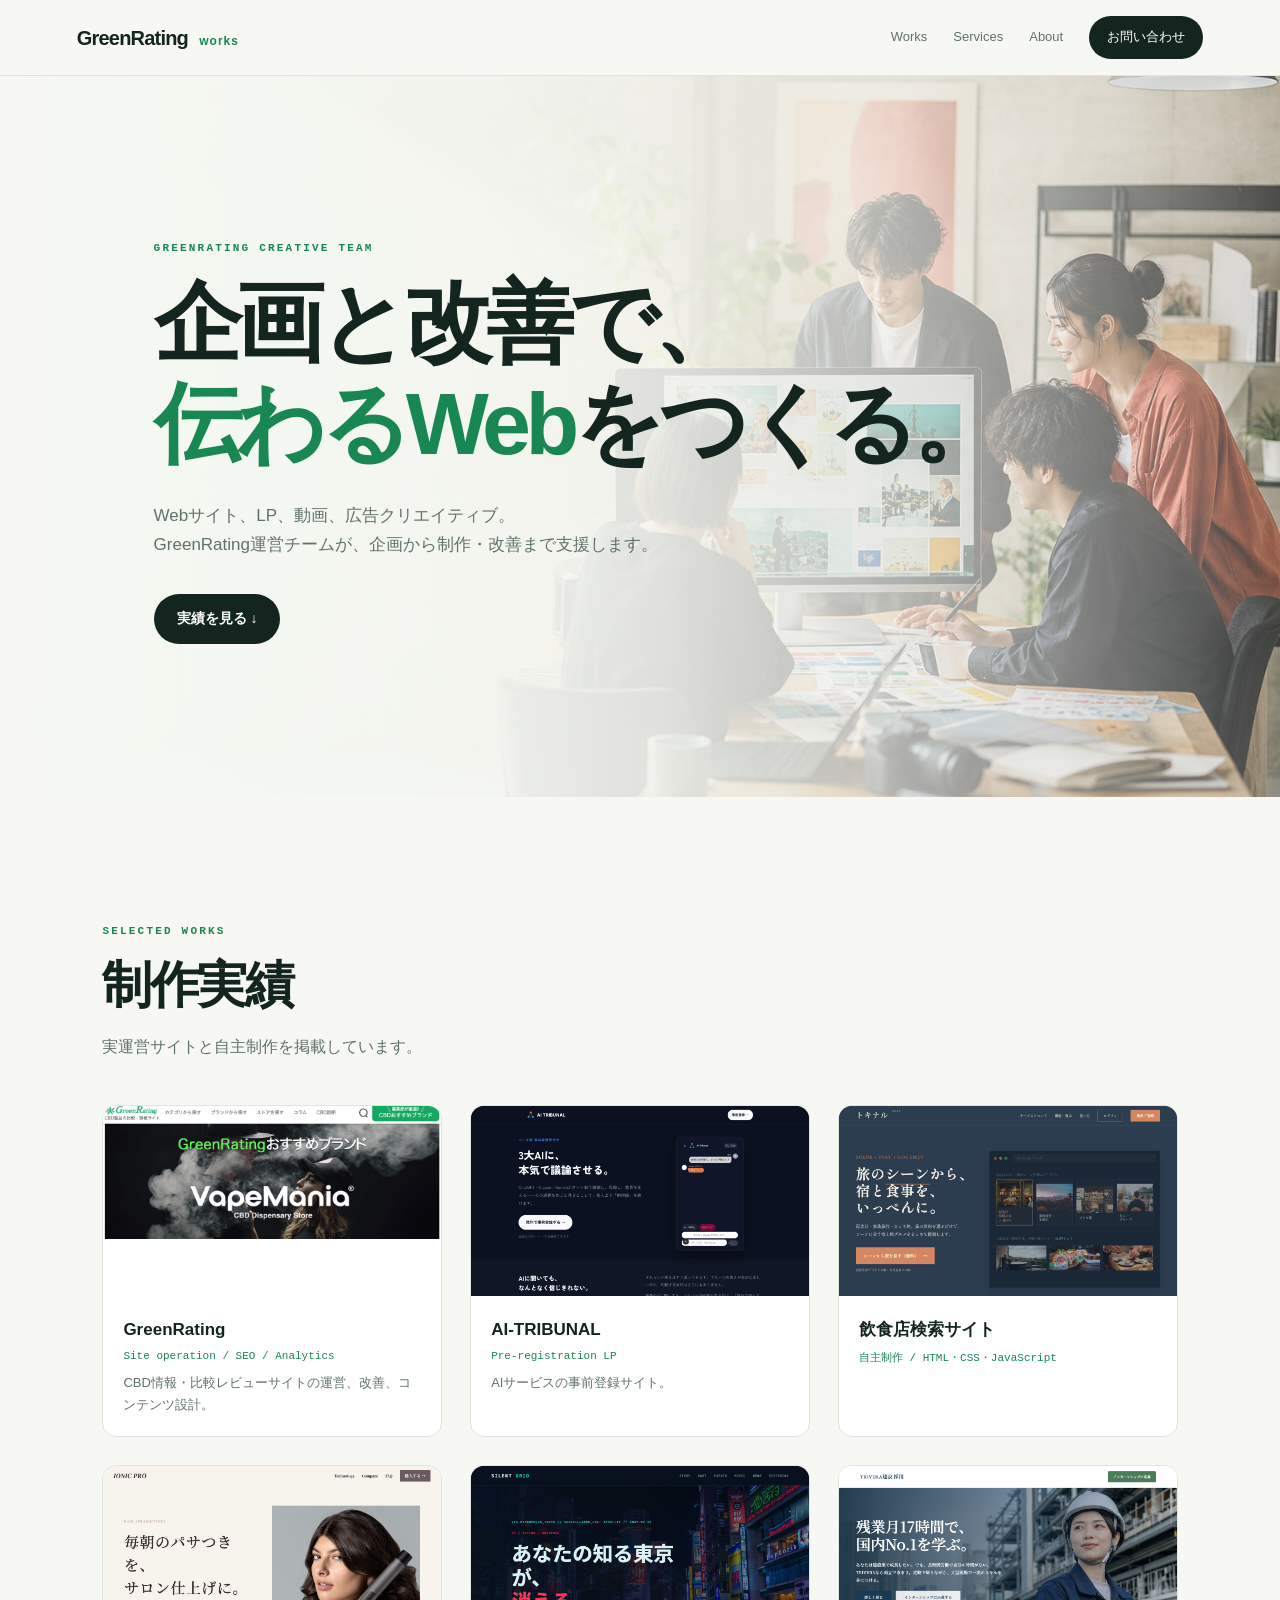
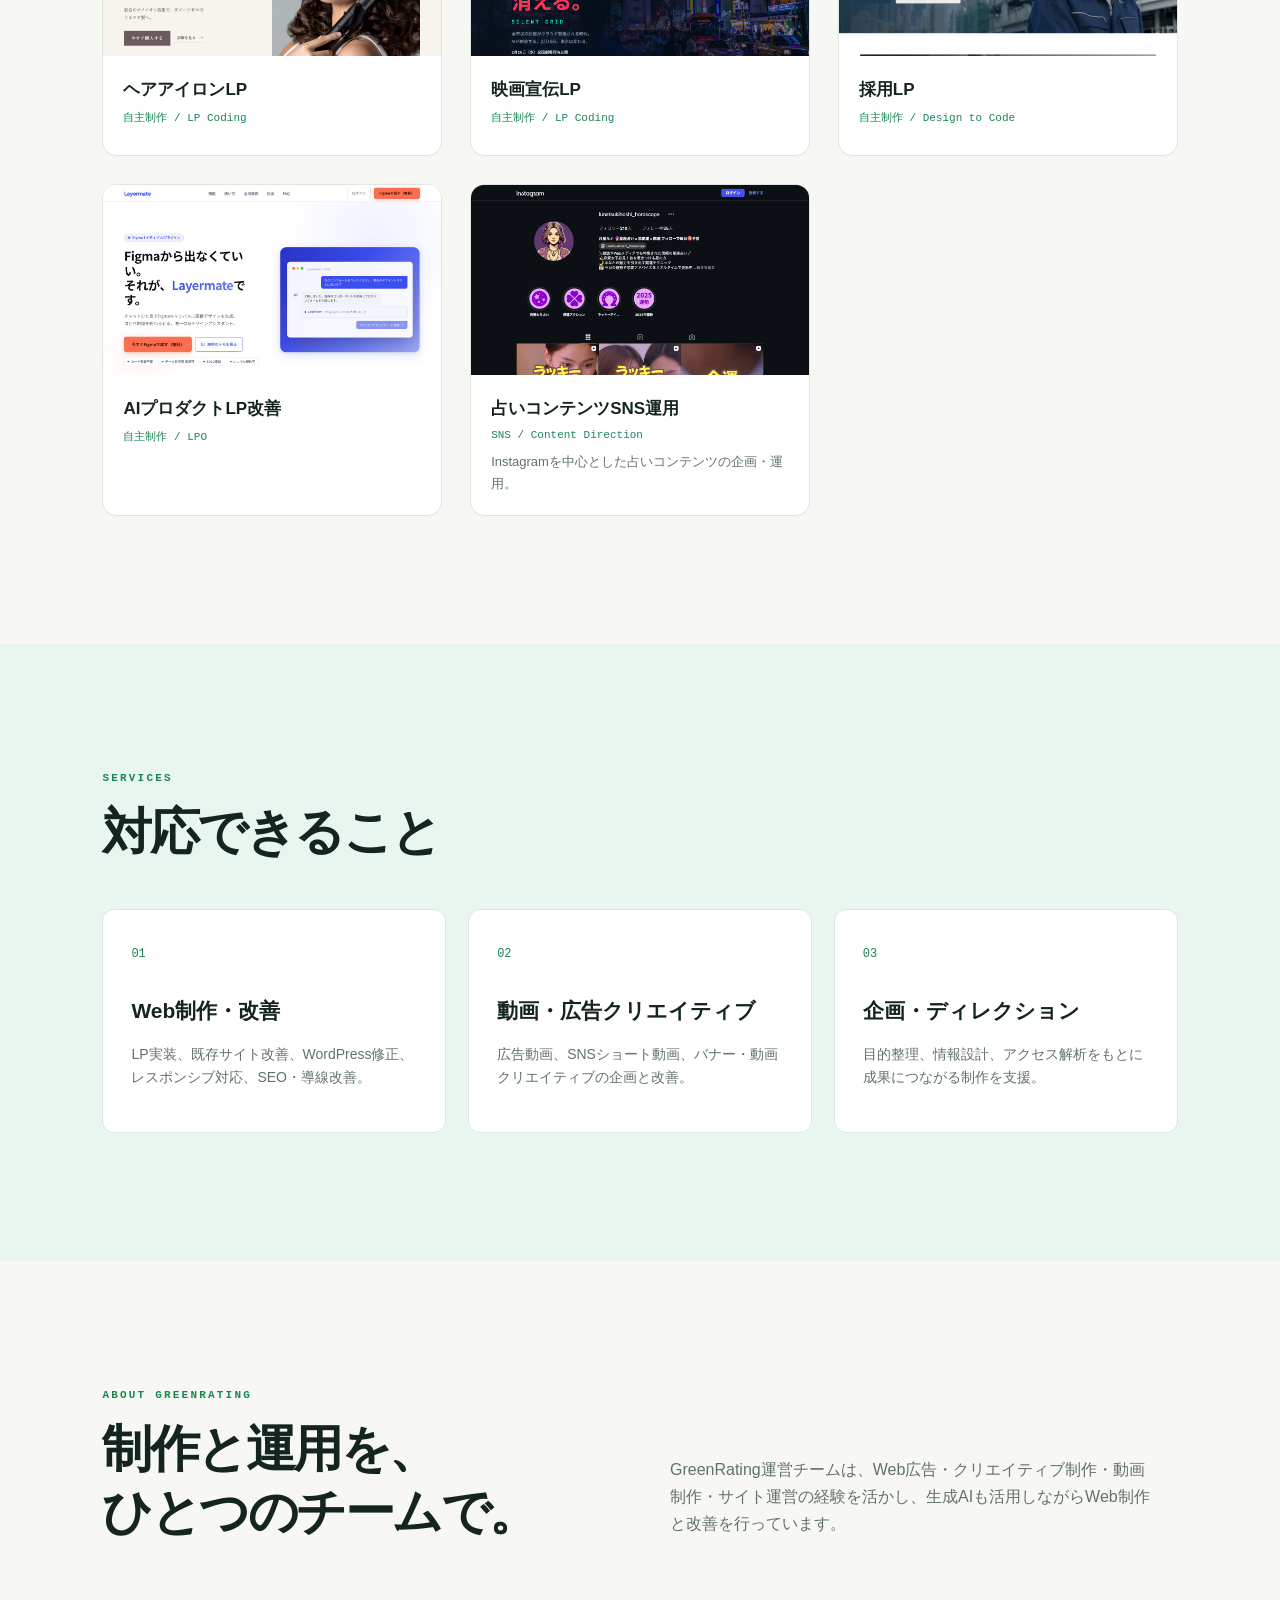
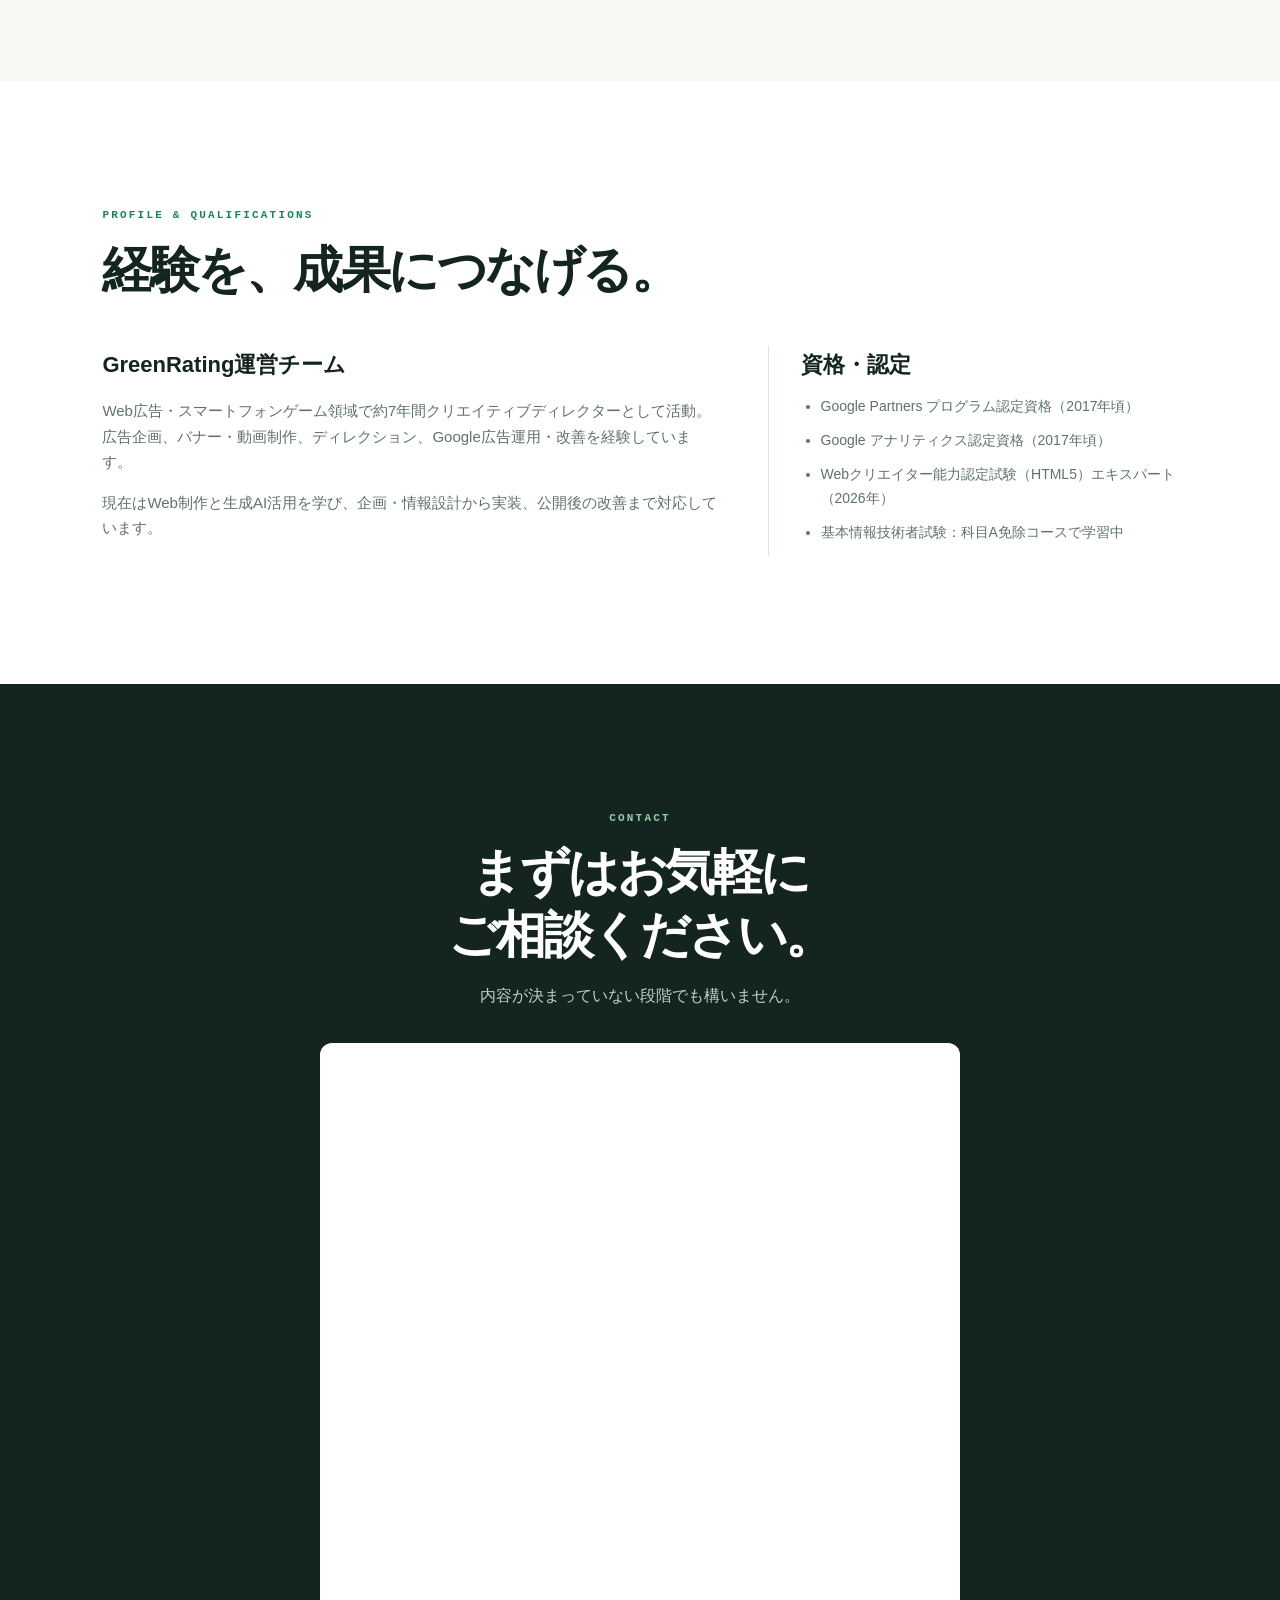
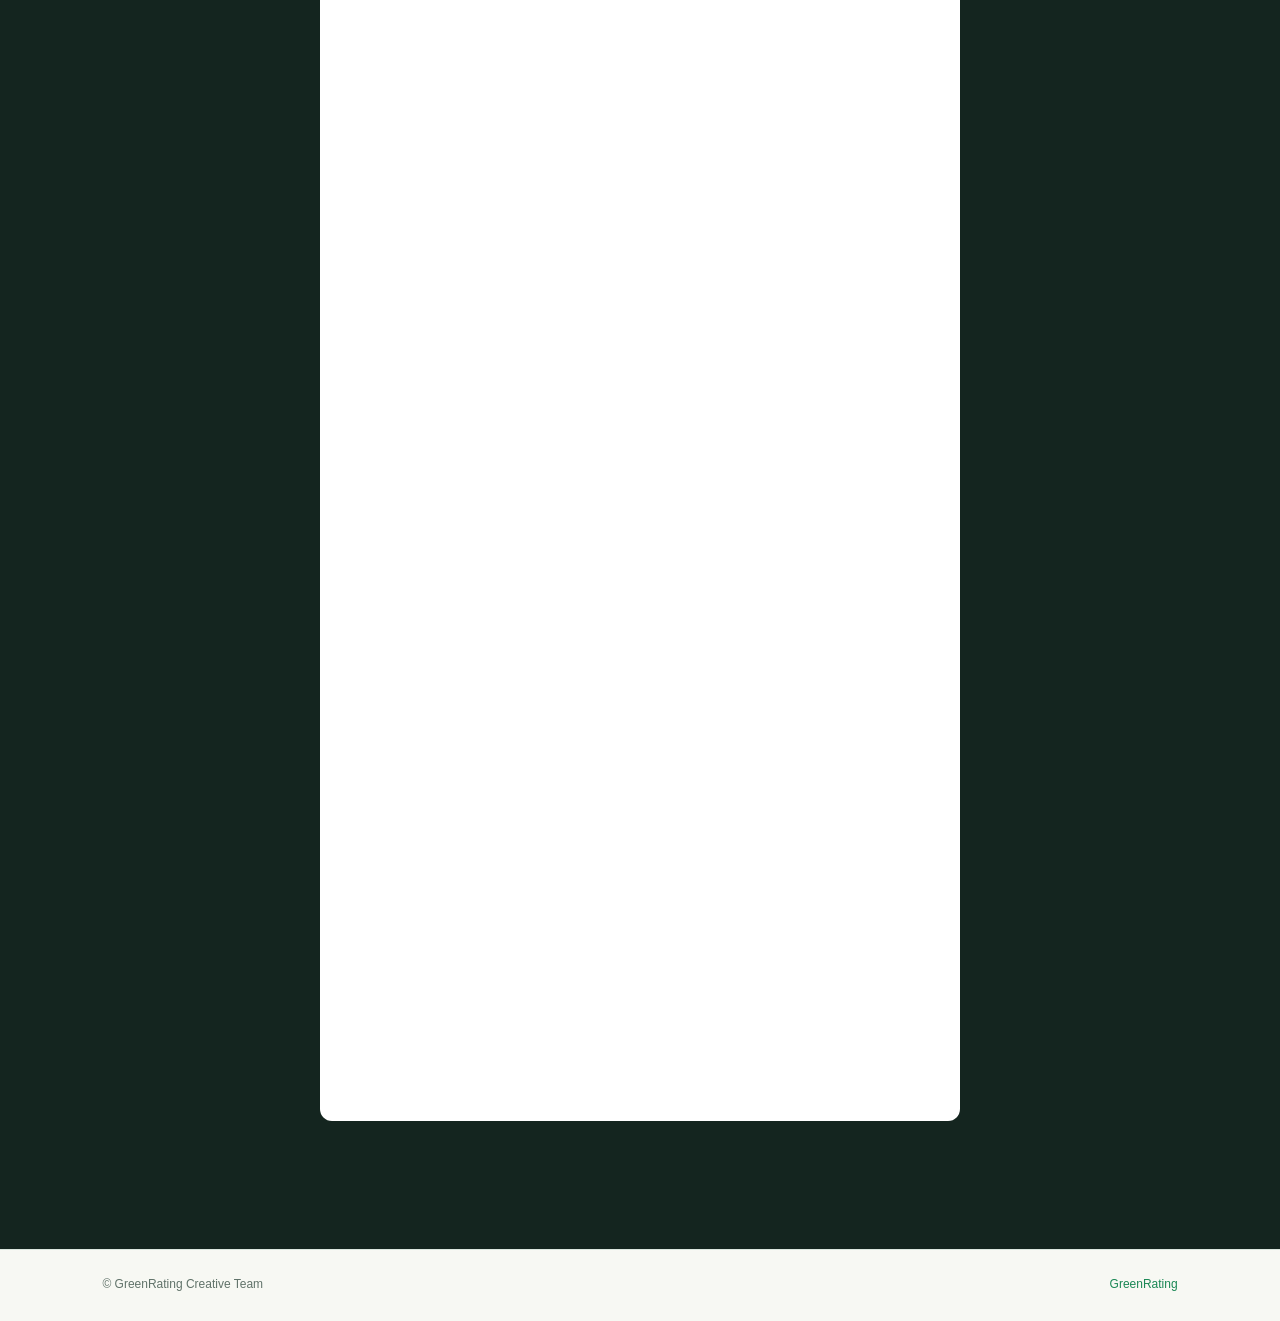
==== greenrating-works/index.html @ dbc7cdc5 "Add GreenRating portfolio" ====
<!doctype html>
<html lang="ja">
<head>
  <meta charset="utf-8">
  <meta name="viewport" content="width=device-width, initial-scale=1">
  <title>Works | GreenRating</title>
  <meta name="description" content="GreenRating運営チームのWeb制作・動画・広告クリエイティブ実績。">
  <link rel="stylesheet" href="style.css">
  <style>
    .hero{position:relative;overflow:hidden;background:linear-gradient(90deg,rgba(233,245,239,.98),rgba(247,248,243,.76) 52%,rgba(247,248,243,.12)),url('assets/hero-team.png') center/cover}.hero>*{position:relative;z-index:1}.hero:after{content:"";position:absolute;inset:0;background:linear-gradient(90deg,rgba(247,248,243,.94),rgba(247,248,243,.65) 42%,rgba(247,248,243,.08));pointer-events:none}.work-visual{height:auto;aspect-ratio:16/9;background-size:cover;background-position:center}.work-card:nth-child(1) .work-visual{background-image:url('assets/greenrating.png')}.work-card:nth-child(2) .work-visual{background-image:url('assets/ai-tribunal.png')}.work-card:nth-child(3) .work-visual{background-image:url('assets/cafe.png')}.work-card:nth-child(4) .work-visual{background-image:url('assets/hair-iron.png')}.work-card:nth-child(5) .work-visual{background-image:url('assets/silent-grid.png')}.work-card:nth-child(6) .work-visual{background-image:url('assets/trivera.png')}.work-card:nth-child(7) .work-visual{background-image:url('assets/layermate.png')}.profile{background:#fff}.profile-grid{display:grid;grid-template-columns:1.2fr .8fr;gap:50px}.profile-grid h3{font-size:22px;margin:0 0 12px}.profile-grid p{color:var(--muted);font-size:15px}.qualifications{border-left:1px solid var(--line);padding-left:32px}.qualifications ul{margin:0;padding-left:20px;color:var(--muted);font-size:14px}.qualifications li{margin:10px 0}
  </style>
  <style>
    .work-visual{height:auto!important;aspect-ratio:16/9;position:relative;overflow:hidden;background:#dfe8e2}
    .work-visual img{position:absolute;inset:0;width:100%;height:100%;object-fit:cover;display:block}
    .work-visual span{display:none}.social{background:linear-gradient(135deg,#f8d5e6,#8d5ab5)!important}.work-card.featured{grid-column:span 1}.work-card.featured .work-visual{aspect-ratio:16/9}.work-card.featured .work-visual img{transform:scale(1.32);transform-origin:50% 8%}.work-card.featured .work-visual:after{content:"";position:absolute;z-index:2;left:0;right:0;bottom:0;height:30%;background:#fff}
  </style>
</head>
<body>
  <header class="site-header">
    <a class="brand" href="../">GreenRating<span> works</span></a>
    <nav><a href="#works">Works</a><a href="#services">Services</a><a href="#about">About</a><a class="nav-cta" href="#contact">お問い合わせ</a></nav>
  </header>

  <main>
    <section class="hero">
      <p class="eyebrow">GREENRATING CREATIVE TEAM</p>
      <h1>企画と改善で、<br><em>伝わるWeb</em>をつくる。</h1>
      <p class="lead">Webサイト、LP、動画、広告クリエイティブ。<br>GreenRating運営チームが、企画から制作・改善まで支援します。</p>
      <a class="button" href="#works">実績を見る ↓</a>
    </section>

    <section id="works" class="section">
      <div class="section-heading"><p class="eyebrow">SELECTED WORKS</p><h2>制作実績</h2><p>実運営サイトと自主制作を掲載しています。</p></div>
      <div class="works-grid">
        <a class="work-card featured" href="https://www.greenrating.co.jp/" target="_blank" rel="noreferrer"><div class="work-visual"><img src="assets/greenrating.png" alt="GreenRating ファーストビュー"><span>GreenRating</span></div><div class="work-meta"><strong>GreenRating</strong><span>Site operation / SEO / Analytics</span><p>CBD情報・比較レビューサイトの運営、改善、コンテンツ設計。</p></div></a>
        <a class="work-card" href="https://ai-tribunal.com/" target="_blank" rel="noreferrer"><div class="work-visual"><img src="assets/ai-tribunal.png" alt="AI-TRIBUNAL ファーストビュー"><span>AI-TRIBUNAL</span></div><div class="work-meta"><strong>AI-TRIBUNAL</strong><span>Pre-registration LP</span><p>AIサービスの事前登録サイト。</p></div></a>
        <a class="work-card" href="https://cbdism1-create.github.io/dmm-genai-lp-portfolio/lesson13-restaurant-search/" target="_blank" rel="noreferrer"><div class="work-visual"><img src="assets/cafe.png" alt="飲食店検索サイト ファーストビュー"><span>TRIVERA / Cafe</span></div><div class="work-meta"><strong>飲食店検索サイト</strong><span>自主制作 / HTML・CSS・JavaScript</span></div></a>
        <a class="work-card" href="https://cbdism1-create.github.io/dmm-genai-lp-portfolio/hair-iron-lp/" target="_blank" rel="noreferrer"><div class="work-visual"><img src="assets/hair-iron.png" alt="ヘアアイロンLP ファーストビュー"><span>IONIC PRO</span></div><div class="work-meta"><strong>ヘアアイロンLP</strong><span>自主制作 / LP Coding</span></div></a>
        <a class="work-card" href="https://cbdism1-create.github.io/dmm-genai-lp-portfolio/silent-grid-lp/" target="_blank" rel="noreferrer"><div class="work-visual"><img src="assets/silent-grid.png" alt="映画宣伝LP ファーストビュー"><span>SILENT GRID</span></div><div class="work-meta"><strong>映画宣伝LP</strong><span>自主制作 / LP Coding</span></div></a>
        <a class="work-card" href="https://cbdism1-create.github.io/dmm-genai-lp-portfolio/trivera-recruitment-lp/" target="_blank" rel="noreferrer"><div class="work-visual"><img src="assets/trivera.png" alt="TRIVERA採用LP ファーストビュー"><span>TRIVERA</span></div><div class="work-meta"><strong>採用LP</strong><span>自主制作 / Design to Code</span></div></a>
        <a class="work-card" href="https://cbdism1-create.github.io/dmm-genai-lp-portfolio/layermate-lp/" target="_blank" rel="noreferrer"><div class="work-visual"><img src="assets/layermate.png" alt="Layermate LP ファーストビュー"><span>Layermate</span></div><div class="work-meta"><strong>AIプロダクトLP改善</strong><span>自主制作 / LPO</span></div></a>
        <a class="work-card" href="https://www.instagram.com/lunatsukihoshi_horoscope/" target="_blank" rel="noreferrer"><div class="work-visual social"><img src="assets/luna-instagram.png" alt="月星ルナ Instagramプロフィール画面"></div><div class="work-meta"><strong>占いコンテンツSNS運用</strong><span>SNS / Content Direction</span><p>Instagramを中心とした占いコンテンツの企画・運用。</p></div></a>
      </div>
    </section>

    <section id="services" class="section services"><div class="section-heading"><p class="eyebrow">SERVICES</p><h2>対応できること</h2></div><div class="service-grid"><article><b>01</b><h3>Web制作・改善</h3><p>LP実装、既存サイト改善、WordPress修正、レスポンシブ対応、SEO・導線改善。</p></article><article><b>02</b><h3>動画・広告クリエイティブ</h3><p>広告動画、SNSショート動画、バナー・動画クリエイティブの企画と改善。</p></article><article><b>03</b><h3>企画・ディレクション</h3><p>目的整理、情報設計、アクセス解析をもとに成果につながる制作を支援。</p></article></div></section>

    <section id="about" class="section about"><div><p class="eyebrow">ABOUT GREENRATING</p><h2>制作と運用を、<br>ひとつのチームで。</h2></div><p>GreenRating運営チームは、Web広告・クリエイティブ制作・動画制作・サイト運営の経験を活かし、生成AIも活用しながらWeb制作と改善を行っています。</p></section>

    <section class="section profile"><div class="section-heading"><p class="eyebrow">PROFILE & QUALIFICATIONS</p><h2>経験を、成果につなげる。</h2></div><div class="profile-grid"><div><h3>GreenRating運営チーム</h3><p>Web広告・スマートフォンゲーム領域で約7年間クリエイティブディレクターとして活動。広告企画、バナー・動画制作、ディレクション、Google広告運用・改善を経験しています。</p><p>現在はWeb制作と生成AI活用を学び、企画・情報設計から実装、公開後の改善まで対応しています。</p></div><div class="qualifications"><h3>資格・認定</h3><ul><li>Google Partners プログラム認定資格（2017年頃）</li><li>Google アナリティクス認定資格（2017年頃）</li><li>Webクリエイター能力認定試験（HTML5）エキスパート（2026年）</li><li>基本情報技術者試験：科目A免除コースで学習中</li></ul></div></div></section>

    <section id="contact" class="section contact"><p class="eyebrow">CONTACT</p><h2>まずはお気軽に<br>ご相談ください。</h2><p>内容が決まっていない段階でも構いません。</p><div class="contact-form"><iframe src="https://docs.google.com/forms/d/e/1FAIpQLSfYVNA92HFv77Sm7q9Exz66XZ6JdHRSEz8nyNmHY4NjVW_Tnw/viewform?embedded=true" title="GreenRatingお問い合わせフォーム" loading="lazy">読み込んでいます…</iframe></div></section>
  </main>
  <footer><span>© GreenRating Creative Team</span><a href="../">GreenRating</a></footer>
</body>
</html>
---- greenrating-works/style.css ----
:root{--ink:#14251f;--muted:#607269;--green:#198754;--mint:#e9f5ef;--cream:#f7f8f3;--line:#dce7df;--accent:#e86b3e}*{box-sizing:border-box}html{scroll-behavior:smooth}body{margin:0;color:var(--ink);background:var(--cream);font-family:-apple-system,BlinkMacSystemFont,"Noto Sans JP",sans-serif;line-height:1.7}.site-header{height:76px;display:flex;align-items:center;justify-content:space-between;padding:0 clamp(20px,6vw,96px);background:rgba(247,248,243,.9);border-bottom:1px solid var(--line);position:sticky;top:0;z-index:5;backdrop-filter:blur(10px)}.brand{font-weight:800;letter-spacing:-.04em;color:var(--ink);text-decoration:none;font-size:20px}.brand span{font-size:12px;color:var(--green);letter-spacing:.08em;margin-left:7px}nav{display:flex;align-items:center;gap:26px;font-size:13px}nav a{color:var(--muted);text-decoration:none}.nav-cta,.button{background:var(--ink);color:#fff!important;padding:10px 18px;border-radius:999px}.hero{padding:clamp(88px,13vw,180px) clamp(20px,12vw,190px) clamp(90px,12vw,160px);background:linear-gradient(120deg,#eaf5ee,#f7f8f3 55%,#f9ede8)}.eyebrow{margin:0 0 16px;color:var(--green);font:700 11px/1.2 ui-monospace,monospace;letter-spacing:.2em}.hero h1{font-size:clamp(42px,7vw,88px);line-height:1.15;letter-spacing:-.06em;margin:0 0 28px}.hero h1 em{color:var(--green);font-style:normal}.lead{color:var(--muted);font-size:17px;margin-bottom:34px}.button{display:inline-block;text-decoration:none;font-size:14px;font-weight:700;padding:13px 23px}.section{padding:clamp(72px,10vw,140px) clamp(20px,8vw,120px)}.section-heading{margin-bottom:45px}.section-heading h2,.contact h2,.about h2{font-size:clamp(30px,4vw,50px);line-height:1.25;letter-spacing:-.05em;margin:0 0 10px}.section-heading>p:last-child,.contact>p{color:var(--muted)}.works-grid{display:grid;grid-template-columns:repeat(3,1fr);gap:28px}.work-card{display:block;color:inherit;text-decoration:none;background:#fff;border:1px solid var(--line);border-radius:14px;overflow:hidden;transition:transform .2s,box-shadow .2s}.work-card:hover{transform:translateY(-4px);box-shadow:0 14px 30px #173f2920}.work-visual{height:190px;padding:24px;display:flex;align-items:flex-end;font-size:24px;font-weight:800;letter-spacing:-.04em}.green{background:linear-gradient(135deg,#d7efdf,#76bd93);color:#12613b}.purple{background:linear-gradient(135deg,#e4dcff,#7770d8);color:#fff}.cafe{background:linear-gradient(135deg,#f5ead8,#b78d62);color:#fff}.coral{background:linear-gradient(135deg,#ffe0d3,#e86b3e);color:#fff}.film{background:linear-gradient(135deg,#202a3a,#77839b);color:#fff}.navy{background:linear-gradient(135deg,#d9e9f5,#1c4968);color:#fff}.blue{background:linear-gradient(135deg,#dce5ff,#3d5af1);color:#fff}.work-meta{padding:20px}.work-meta strong{display:block;font-size:17px}.work-meta span{display:block;color:var(--green);font:11px ui-monospace,monospace;margin:5px 0 10px}.work-meta p{font-size:13px;color:var(--muted);margin:0}.services{background:var(--mint)}.service-grid{display:grid;grid-template-columns:repeat(3,1fr);gap:22px}.service-grid article{background:#fff;padding:28px;border:1px solid var(--line);border-radius:12px}.service-grid b{color:var(--green);font:12px ui-monospace,monospace}.service-grid h3{margin:28px 0 8px;font-size:21px}.service-grid p,.about>p{color:var(--muted);font-size:14px}.about{display:grid;grid-template-columns:1fr 1fr;gap:60px;align-items:end}.about>p{max-width:480px;font-size:16px}.contact{text-align:center;background:var(--ink);color:#fff}.contact .eyebrow{color:#8ed2a9}.contact>p{color:#bdd0c3}.contact .button{background:#fff;color:var(--ink)!important;margin-top:20px}footer{padding:24px clamp(20px,8vw,120px);display:flex;justify-content:space-between;color:var(--muted);font-size:12px;border-top:1px solid var(--line)}footer a{color:var(--green);text-decoration:none}@media(max-width:800px){nav a:not(.nav-cta){display:none}.works-grid,.service-grid,.about{grid-template-columns:1fr}.work-visual{height:160px}.about{gap:25px}}
:root{--ink:#14251f;--muted:#607269;--green:#198754;--mint:#e9f5ef;--cream:#f7f8f3;--line:#dce7df;--accent:#e86b3e}
.contact-form{max-width:640px;margin:34px auto 0;background:#fff;border-radius:12px;overflow:hidden}.contact-form iframe{display:block;width:100%;height:1678px;border:0}
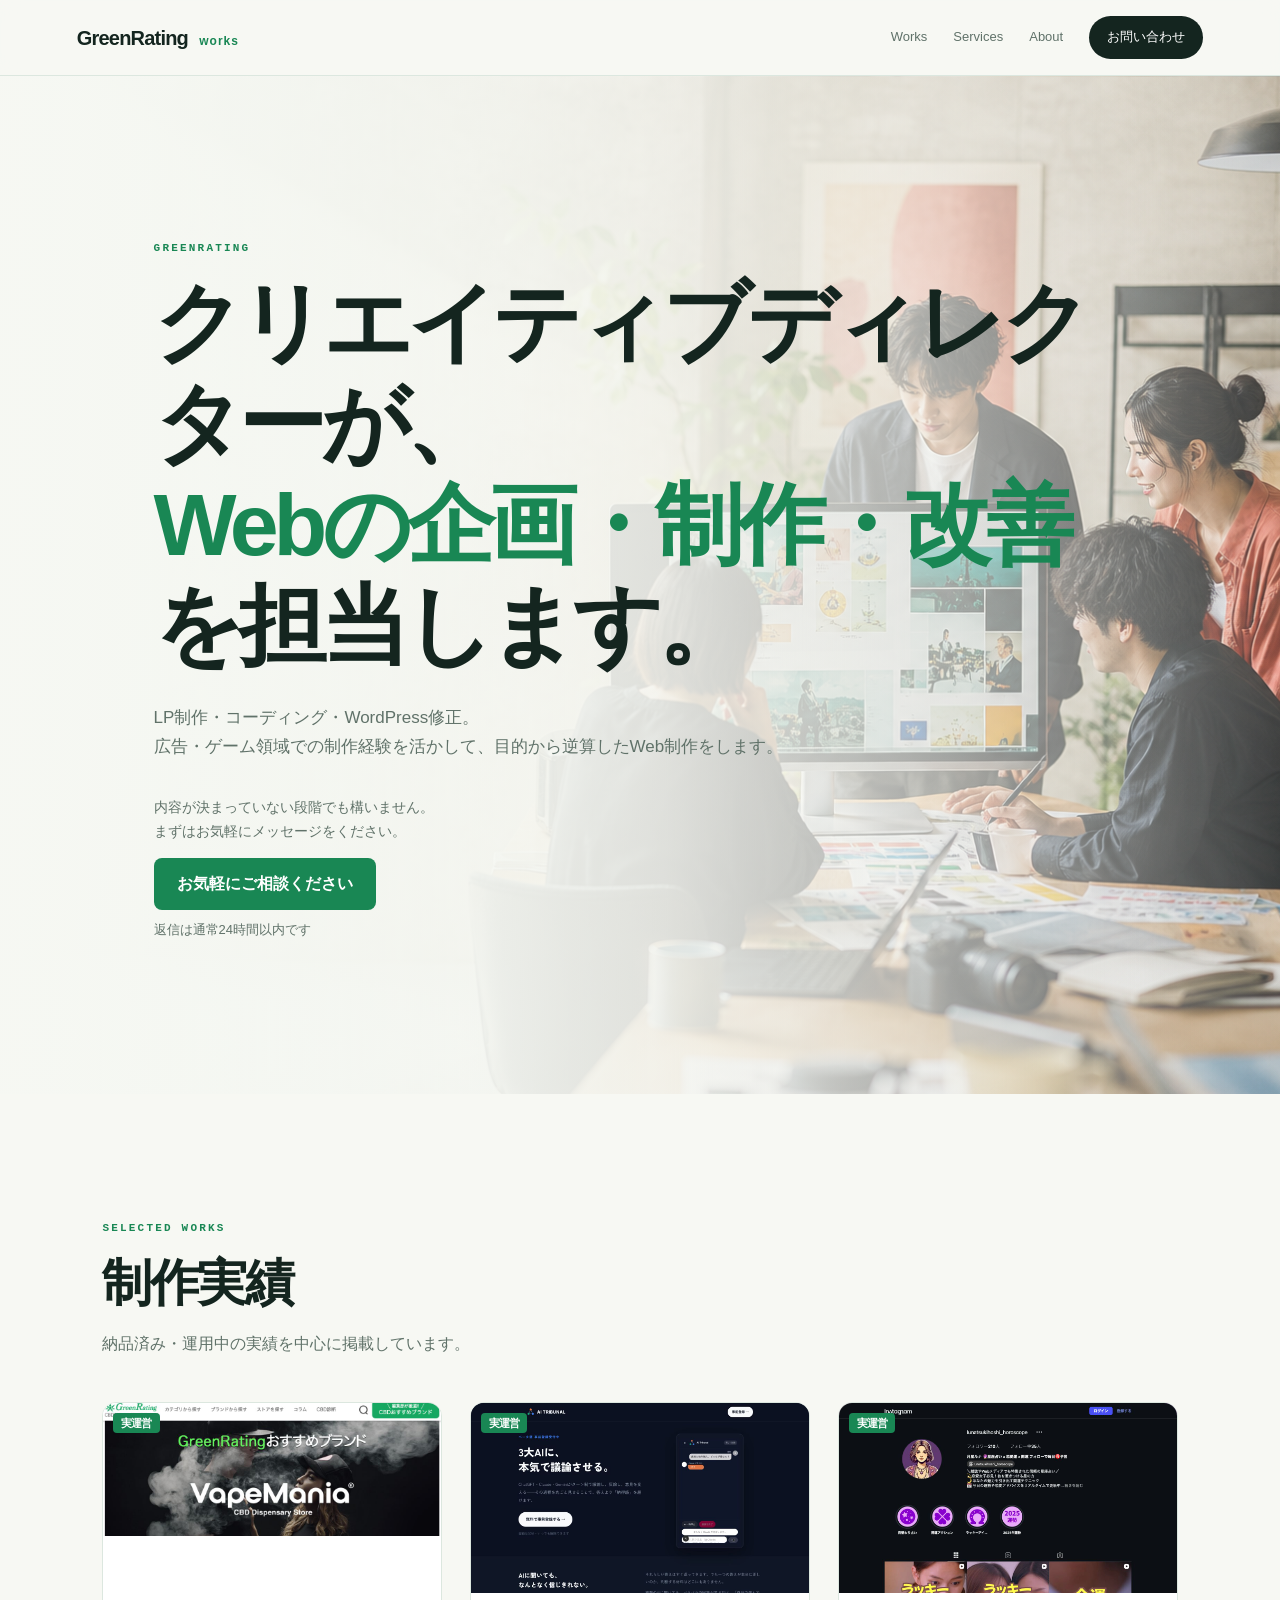
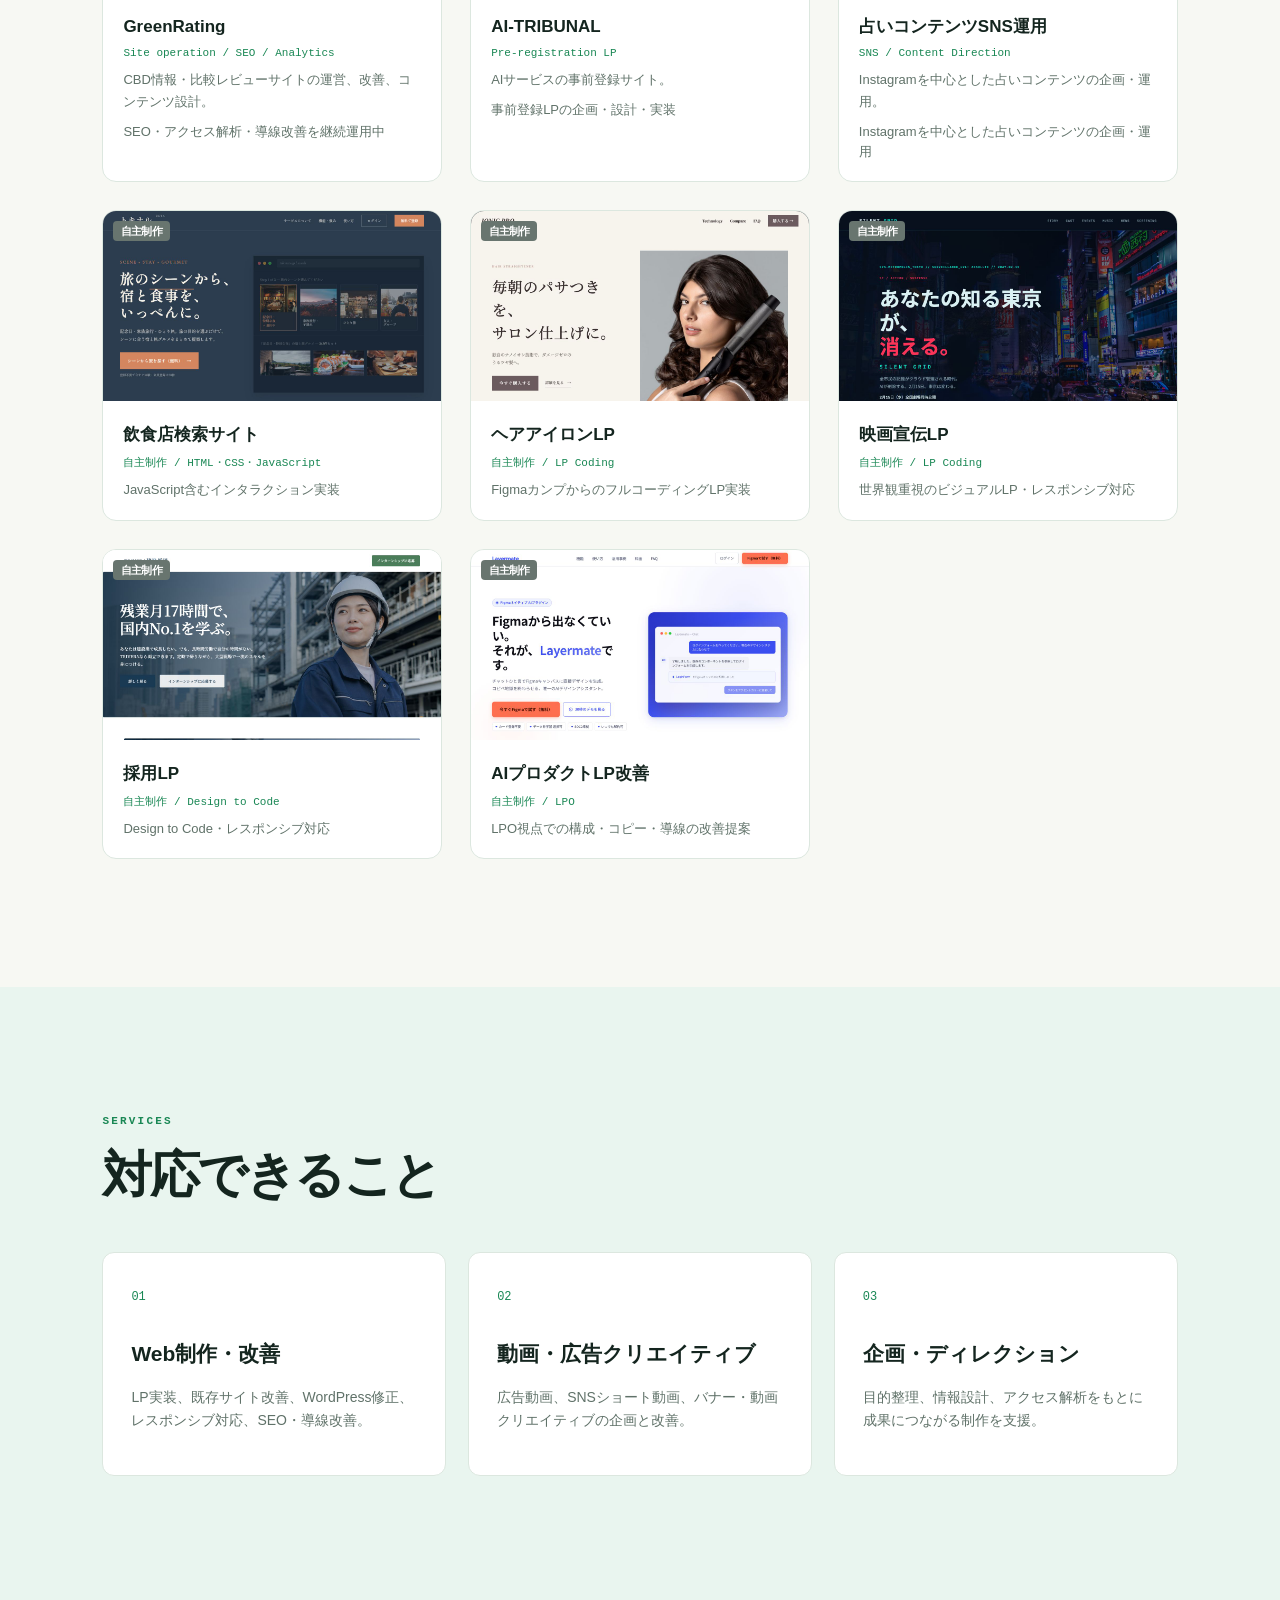
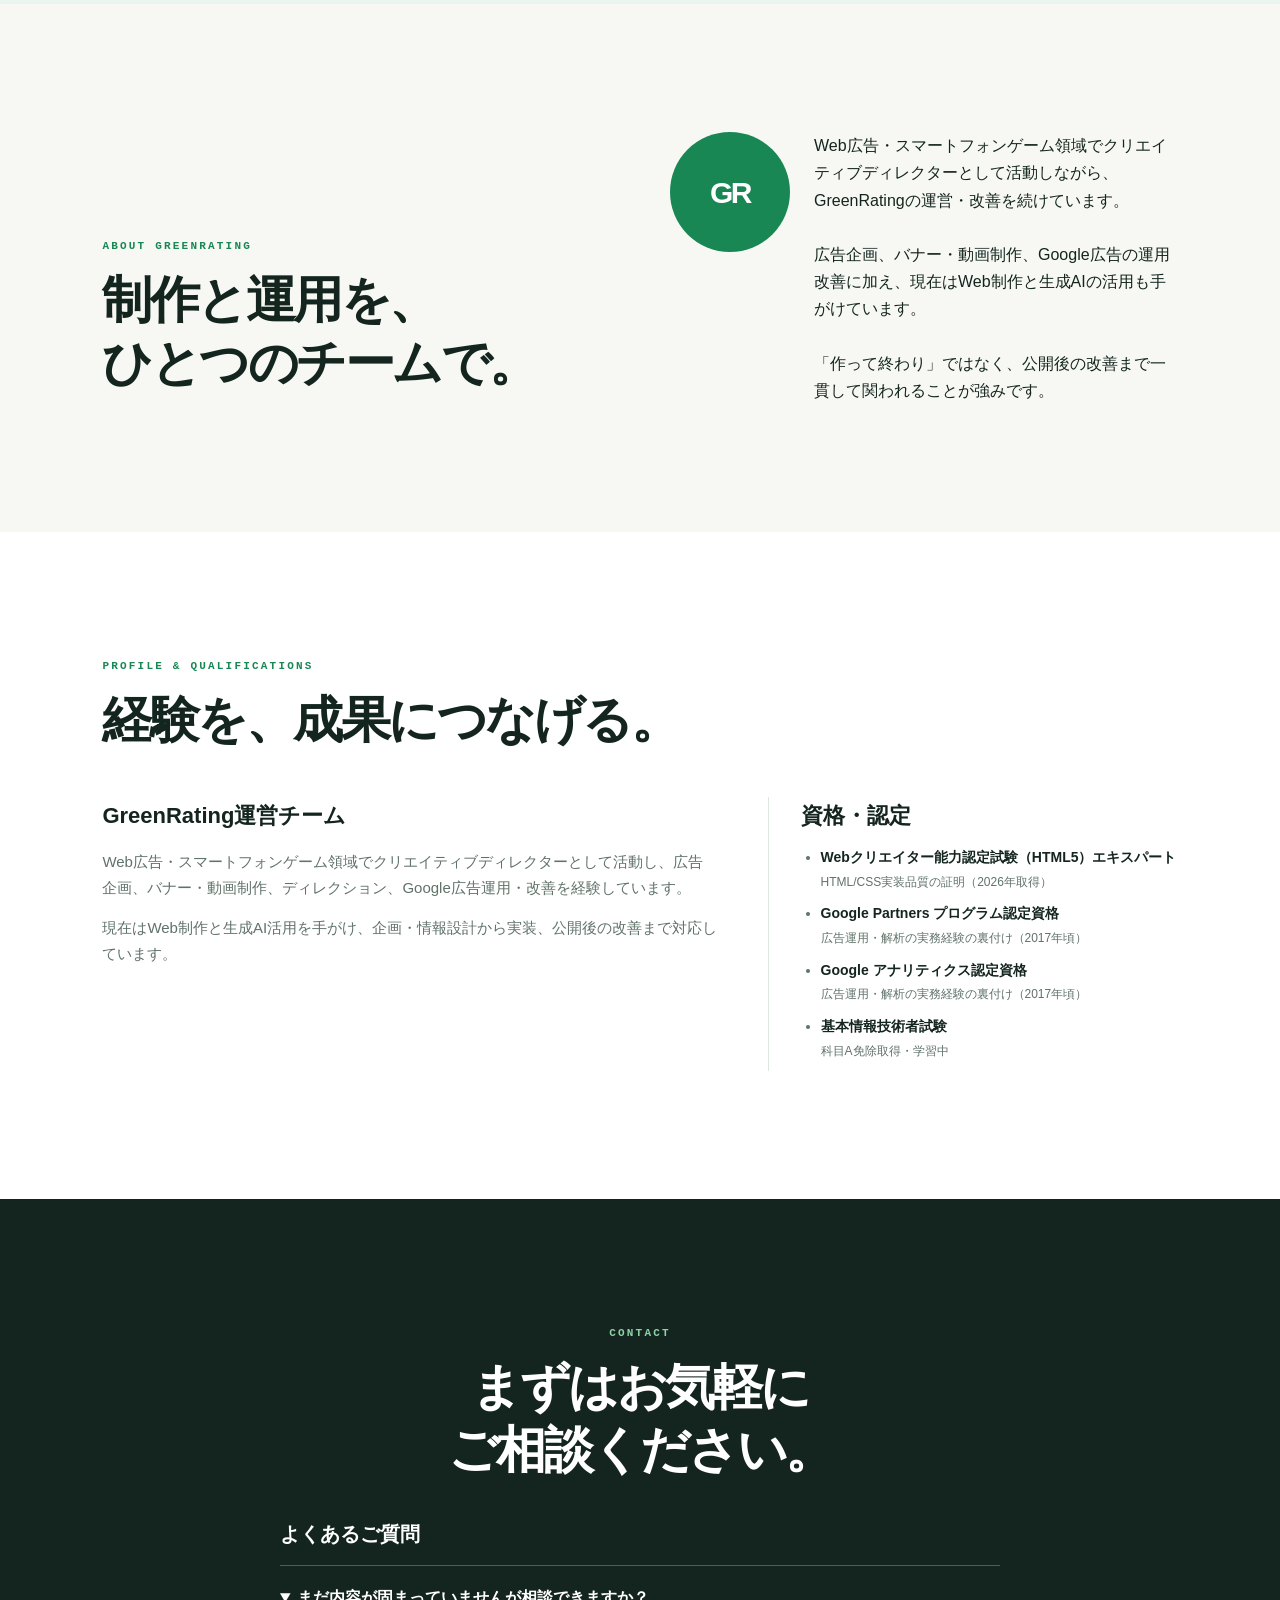
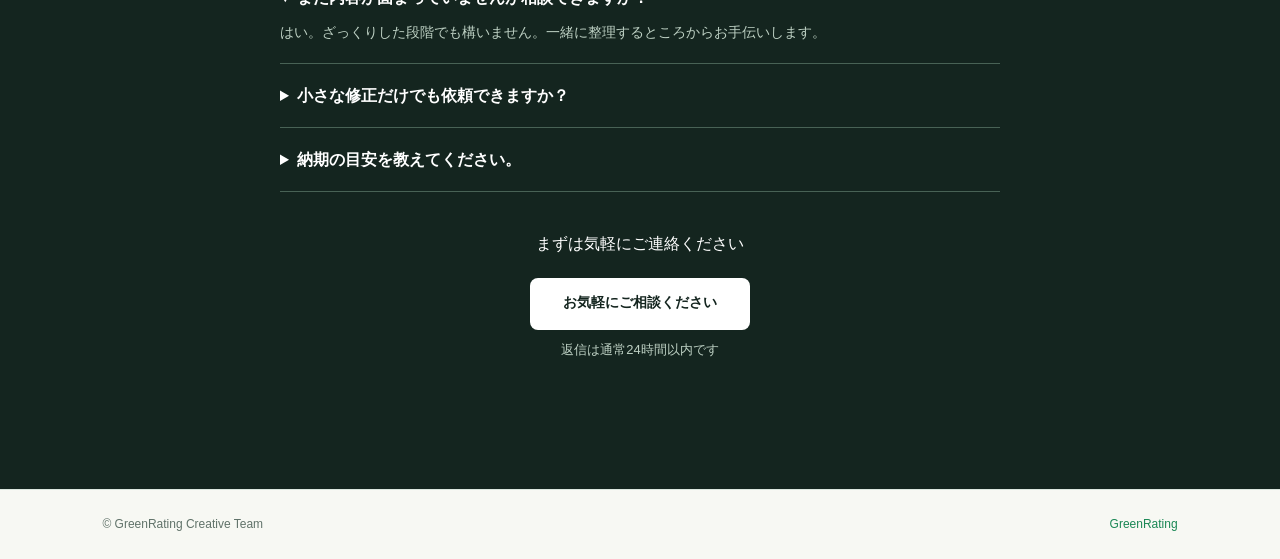
==== commit 193f2cbf: "Refine GreenRating works trust page" ====
--- a/greenrating-works/index.html
+++ b/greenrating-works/index.html
@@ -23,33 +23,35 @@
 
   <main>
     <section class="hero">
-      <p class="eyebrow">GREENRATING CREATIVE TEAM</p>
-      <h1>企画と改善で、<br><em>伝わるWeb</em>をつくる。</h1>
-      <p class="lead">Webサイト、LP、動画、広告クリエイティブ。<br>GreenRating運営チームが、企画から制作・改善まで支援します。</p>
-      <a class="button" href="#works">実績を見る ↓</a>
+      <p class="eyebrow">GREENRATING</p>
+      <h1>クリエイティブディレクターが、<br><em>Webの企画・制作・改善</em>を担当します。</h1>
+      <p class="lead">LP制作・コーディング・WordPress修正。<br>広告・ゲーム領域での制作経験を活かして、目的から逆算したWeb制作をします。</p>
+      <p class="hero-note">内容が決まっていない段階でも構いません。<br>まずはお気軽にメッセージをください。</p>
+      <a class="button button-primary" href="#contact">お気軽にご相談ください</a>
+      <small class="response-note">返信は通常24時間以内です</small>
     </section>
 
     <section id="works" class="section">
-      <div class="section-heading"><p class="eyebrow">SELECTED WORKS</p><h2>制作実績</h2><p>実運営サイトと自主制作を掲載しています。</p></div>
+      <div class="section-heading"><p class="eyebrow">SELECTED WORKS</p><h2>制作実績</h2><p>納品済み・運用中の実績を中心に掲載しています。</p></div>
       <div class="works-grid">
-        <a class="work-card featured" href="https://www.greenrating.co.jp/" target="_blank" rel="noreferrer"><div class="work-visual"><img src="assets/greenrating.png" alt="GreenRating ファーストビュー"><span>GreenRating</span></div><div class="work-meta"><strong>GreenRating</strong><span>Site operation / SEO / Analytics</span><p>CBD情報・比較レビューサイトの運営、改善、コンテンツ設計。</p></div></a>
-        <a class="work-card" href="https://ai-tribunal.com/" target="_blank" rel="noreferrer"><div class="work-visual"><img src="assets/ai-tribunal.png" alt="AI-TRIBUNAL ファーストビュー"><span>AI-TRIBUNAL</span></div><div class="work-meta"><strong>AI-TRIBUNAL</strong><span>Pre-registration LP</span><p>AIサービスの事前登録サイト。</p></div></a>
-        <a class="work-card" href="https://cbdism1-create.github.io/dmm-genai-lp-portfolio/lesson13-restaurant-search/" target="_blank" rel="noreferrer"><div class="work-visual"><img src="assets/cafe.png" alt="飲食店検索サイト ファーストビュー"><span>TRIVERA / Cafe</span></div><div class="work-meta"><strong>飲食店検索サイト</strong><span>自主制作 / HTML・CSS・JavaScript</span></div></a>
-        <a class="work-card" href="https://cbdism1-create.github.io/dmm-genai-lp-portfolio/hair-iron-lp/" target="_blank" rel="noreferrer"><div class="work-visual"><img src="assets/hair-iron.png" alt="ヘアアイロンLP ファーストビュー"><span>IONIC PRO</span></div><div class="work-meta"><strong>ヘアアイロンLP</strong><span>自主制作 / LP Coding</span></div></a>
-        <a class="work-card" href="https://cbdism1-create.github.io/dmm-genai-lp-portfolio/silent-grid-lp/" target="_blank" rel="noreferrer"><div class="work-visual"><img src="assets/silent-grid.png" alt="映画宣伝LP ファーストビュー"><span>SILENT GRID</span></div><div class="work-meta"><strong>映画宣伝LP</strong><span>自主制作 / LP Coding</span></div></a>
-        <a class="work-card" href="https://cbdism1-create.github.io/dmm-genai-lp-portfolio/trivera-recruitment-lp/" target="_blank" rel="noreferrer"><div class="work-visual"><img src="assets/trivera.png" alt="TRIVERA採用LP ファーストビュー"><span>TRIVERA</span></div><div class="work-meta"><strong>採用LP</strong><span>自主制作 / Design to Code</span></div></a>
-        <a class="work-card" href="https://cbdism1-create.github.io/dmm-genai-lp-portfolio/layermate-lp/" target="_blank" rel="noreferrer"><div class="work-visual"><img src="assets/layermate.png" alt="Layermate LP ファーストビュー"><span>Layermate</span></div><div class="work-meta"><strong>AIプロダクトLP改善</strong><span>自主制作 / LPO</span></div></a>
-        <a class="work-card" href="https://www.instagram.com/lunatsukihoshi_horoscope/" target="_blank" rel="noreferrer"><div class="work-visual social"><img src="assets/luna-instagram.png" alt="月星ルナ Instagramプロフィール画面"></div><div class="work-meta"><strong>占いコンテンツSNS運用</strong><span>SNS / Content Direction</span><p>Instagramを中心とした占いコンテンツの企画・運用。</p></div></a>
+        <a class="work-card featured" href="https://www.greenrating.co.jp/" target="_blank" rel="noreferrer"><div class="work-visual"><b class="badge live">実運営</b><img src="assets/greenrating.png" alt="GreenRating ファーストビュー"></div><div class="work-meta"><strong>GreenRating</strong><span>Site operation / SEO / Analytics</span><p>CBD情報・比較レビューサイトの運営、改善、コンテンツ設計。</p><small>SEO・アクセス解析・導線改善を継続運用中</small></div></a>
+        <a class="work-card" href="https://ai-tribunal.com/" target="_blank" rel="noreferrer"><div class="work-visual"><b class="badge live">実運営</b><img src="assets/ai-tribunal.png" alt="AI-TRIBUNAL ファーストビュー"></div><div class="work-meta"><strong>AI-TRIBUNAL</strong><span>Pre-registration LP</span><p>AIサービスの事前登録サイト。</p><small>事前登録LPの企画・設計・実装</small></div></a>
+        <a class="work-card" href="https://www.instagram.com/lunatsukihoshi_horoscope/" target="_blank" rel="noreferrer"><div class="work-visual social"><b class="badge live">実運営</b><img src="assets/luna-instagram.png" alt="月星ルナ Instagramプロフィール画面"></div><div class="work-meta"><strong>占いコンテンツSNS運用</strong><span>SNS / Content Direction</span><p>Instagramを中心とした占いコンテンツの企画・運用。</p><small>Instagramを中心とした占いコンテンツの企画・運用</small></div></a>
+        <a class="work-card" href="https://cbdism1-create.github.io/dmm-genai-lp-portfolio/lesson13-restaurant-search/" target="_blank" rel="noreferrer"><div class="work-visual"><b class="badge self">自主制作</b><img src="assets/cafe.png" alt="飲食店検索サイト ファーストビュー"></div><div class="work-meta"><strong>飲食店検索サイト</strong><span>自主制作 / HTML・CSS・JavaScript</span><small>JavaScript含むインタラクション実装</small></div></a>
+        <a class="work-card" href="https://cbdism1-create.github.io/dmm-genai-lp-portfolio/hair-iron-lp/" target="_blank" rel="noreferrer"><div class="work-visual"><b class="badge self">自主制作</b><img src="assets/hair-iron.png" alt="ヘアアイロンLP ファーストビュー"></div><div class="work-meta"><strong>ヘアアイロンLP</strong><span>自主制作 / LP Coding</span><small>FigmaカンプからのフルコーディングLP実装</small></div></a>
+        <a class="work-card" href="https://cbdism1-create.github.io/dmm-genai-lp-portfolio/silent-grid-lp/" target="_blank" rel="noreferrer"><div class="work-visual"><b class="badge self">自主制作</b><img src="assets/silent-grid.png" alt="映画宣伝LP ファーストビュー"></div><div class="work-meta"><strong>映画宣伝LP</strong><span>自主制作 / LP Coding</span><small>世界観重視のビジュアルLP・レスポンシブ対応</small></div></a>
+        <a class="work-card" href="https://cbdism1-create.github.io/dmm-genai-lp-portfolio/trivera-recruitment-lp/" target="_blank" rel="noreferrer"><div class="work-visual"><b class="badge self">自主制作</b><img src="assets/trivera.png" alt="TRIVERA採用LP ファーストビュー"></div><div class="work-meta"><strong>採用LP</strong><span>自主制作 / Design to Code</span><small>Design to Code・レスポンシブ対応</small></div></a>
+        <a class="work-card" href="https://cbdism1-create.github.io/dmm-genai-lp-portfolio/layermate-lp/" target="_blank" rel="noreferrer"><div class="work-visual"><b class="badge self">自主制作</b><img src="assets/layermate.png" alt="Layermate LP ファーストビュー"></div><div class="work-meta"><strong>AIプロダクトLP改善</strong><span>自主制作 / LPO</span><small>LPO視点での構成・コピー・導線の改善提案</small></div></a>
       </div>
     </section>
 
     <section id="services" class="section services"><div class="section-heading"><p class="eyebrow">SERVICES</p><h2>対応できること</h2></div><div class="service-grid"><article><b>01</b><h3>Web制作・改善</h3><p>LP実装、既存サイト改善、WordPress修正、レスポンシブ対応、SEO・導線改善。</p></article><article><b>02</b><h3>動画・広告クリエイティブ</h3><p>広告動画、SNSショート動画、バナー・動画クリエイティブの企画と改善。</p></article><article><b>03</b><h3>企画・ディレクション</h3><p>目的整理、情報設計、アクセス解析をもとに成果につながる制作を支援。</p></article></div></section>
 
-    <section id="about" class="section about"><div><p class="eyebrow">ABOUT GREENRATING</p><h2>制作と運用を、<br>ひとつのチームで。</h2></div><p>GreenRating運営チームは、Web広告・クリエイティブ制作・動画制作・サイト運営の経験を活かし、生成AIも活用しながらWeb制作と改善を行っています。</p></section>
+    <section id="about" class="section about"><div><p class="eyebrow">ABOUT GREENRATING</p><h2>制作と運用を、<br>ひとつのチームで。</h2></div><div class="about-copy"><div class="brand-mark" aria-hidden="true">GR</div><p>Web広告・スマートフォンゲーム領域でクリエイティブディレクターとして活動しながら、GreenRatingの運営・改善を続けています。<br><br>広告企画、バナー・動画制作、Google広告の運用改善に加え、現在はWeb制作と生成AIの活用も手がけています。<br><br>「作って終わり」ではなく、公開後の改善まで一貫して関われることが強みです。</p></div></section>
 
-    <section class="section profile"><div class="section-heading"><p class="eyebrow">PROFILE & QUALIFICATIONS</p><h2>経験を、成果につなげる。</h2></div><div class="profile-grid"><div><h3>GreenRating運営チーム</h3><p>Web広告・スマートフォンゲーム領域で約7年間クリエイティブディレクターとして活動。広告企画、バナー・動画制作、ディレクション、Google広告運用・改善を経験しています。</p><p>現在はWeb制作と生成AI活用を学び、企画・情報設計から実装、公開後の改善まで対応しています。</p></div><div class="qualifications"><h3>資格・認定</h3><ul><li>Google Partners プログラム認定資格（2017年頃）</li><li>Google アナリティクス認定資格（2017年頃）</li><li>Webクリエイター能力認定試験（HTML5）エキスパート（2026年）</li><li>基本情報技術者試験：科目A免除コースで学習中</li></ul></div></div></section>
+    <section class="section profile"><div class="section-heading"><p class="eyebrow">PROFILE & QUALIFICATIONS</p><h2>経験を、成果につなげる。</h2></div><div class="profile-grid"><div><h3>GreenRating運営チーム</h3><p>Web広告・スマートフォンゲーム領域でクリエイティブディレクターとして活動し、広告企画、バナー・動画制作、ディレクション、Google広告運用・改善を経験しています。</p><p>現在はWeb制作と生成AI活用を手がけ、企画・情報設計から実装、公開後の改善まで対応しています。</p></div><div class="qualifications"><h3>資格・認定</h3><ul><li><b>Webクリエイター能力認定試験（HTML5）エキスパート</b><small>HTML/CSS実装品質の証明（2026年取得）</small></li><li><b>Google Partners プログラム認定資格</b><small>広告運用・解析の実務経験の裏付け（2017年頃）</small></li><li><b>Google アナリティクス認定資格</b><small>広告運用・解析の実務経験の裏付け（2017年頃）</small></li><li><b>基本情報技術者試験</b><small>科目A免除取得・学習中</small></li></ul></div></div></section>
 
-    <section id="contact" class="section contact"><p class="eyebrow">CONTACT</p><h2>まずはお気軽に<br>ご相談ください。</h2><p>内容が決まっていない段階でも構いません。</p><div class="contact-form"><iframe src="https://docs.google.com/forms/d/e/1FAIpQLSfYVNA92HFv77Sm7q9Exz66XZ6JdHRSEz8nyNmHY4NjVW_Tnw/viewform?embedded=true" title="GreenRatingお問い合わせフォーム" loading="lazy">読み込んでいます…</iframe></div></section>
+    <section id="contact" class="section contact"><p class="eyebrow">CONTACT</p><h2>まずはお気軽に<br>ご相談ください。</h2><div class="faq"><h3>よくあるご質問</h3><details open><summary>まだ内容が固まっていませんが相談できますか？</summary><p>はい。ざっくりした段階でも構いません。一緒に整理するところからお手伝いします。</p></details><details><summary>小さな修正だけでも依頼できますか？</summary><p>1〜3時間程度の軽微な修正から対応しています。</p></details><details><summary>納期の目安を教えてください。</summary><p>修正・軽微な改善は2〜3日が目安です。LP制作など規模が大きい案件は別途ご相談ください。</p></details></div><p class="contact-cta-note">まずは気軽にご連絡ください</p><a class="button button-contact" href="#contact">お気軽にご相談ください</a><small class="response-note">返信は通常24時間以内です</small></section>
   </main>
   <footer><span>© GreenRating Creative Team</span><a href="../">GreenRating</a></footer>
 </body>
--- a/greenrating-works/style.css
+++ b/greenrating-works/style.css
@@ -1,3 +1,3 @@
 :root{--ink:#14251f;--muted:#607269;--green:#198754;--mint:#e9f5ef;--cream:#f7f8f3;--line:#dce7df;--accent:#e86b3e}*{box-sizing:border-box}html{scroll-behavior:smooth}body{margin:0;color:var(--ink);background:var(--cream);font-family:-apple-system,BlinkMacSystemFont,"Noto Sans JP",sans-serif;line-height:1.7}.site-header{height:76px;display:flex;align-items:center;justify-content:space-between;padding:0 clamp(20px,6vw,96px);background:rgba(247,248,243,.9);border-bottom:1px solid var(--line);position:sticky;top:0;z-index:5;backdrop-filter:blur(10px)}.brand{font-weight:800;letter-spacing:-.04em;color:var(--ink);text-decoration:none;font-size:20px}.brand span{font-size:12px;color:var(--green);letter-spacing:.08em;margin-left:7px}nav{display:flex;align-items:center;gap:26px;font-size:13px}nav a{color:var(--muted);text-decoration:none}.nav-cta,.button{background:var(--ink);color:#fff!important;padding:10px 18px;border-radius:999px}.hero{padding:clamp(88px,13vw,180px) clamp(20px,12vw,190px) clamp(90px,12vw,160px);background:linear-gradient(120deg,#eaf5ee,#f7f8f3 55%,#f9ede8)}.eyebrow{margin:0 0 16px;color:var(--green);font:700 11px/1.2 ui-monospace,monospace;letter-spacing:.2em}.hero h1{font-size:clamp(42px,7vw,88px);line-height:1.15;letter-spacing:-.06em;margin:0 0 28px}.hero h1 em{color:var(--green);font-style:normal}.lead{color:var(--muted);font-size:17px;margin-bottom:34px}.button{display:inline-block;text-decoration:none;font-size:14px;font-weight:700;padding:13px 23px}.section{padding:clamp(72px,10vw,140px) clamp(20px,8vw,120px)}.section-heading{margin-bottom:45px}.section-heading h2,.contact h2,.about h2{font-size:clamp(30px,4vw,50px);line-height:1.25;letter-spacing:-.05em;margin:0 0 10px}.section-heading>p:last-child,.contact>p{color:var(--muted)}.works-grid{display:grid;grid-template-columns:repeat(3,1fr);gap:28px}.work-card{display:block;color:inherit;text-decoration:none;background:#fff;border:1px solid var(--line);border-radius:14px;overflow:hidden;transition:transform .2s,box-shadow .2s}.work-card:hover{transform:translateY(-4px);box-shadow:0 14px 30px #173f2920}.work-visual{height:190px;padding:24px;display:flex;align-items:flex-end;font-size:24px;font-weight:800;letter-spacing:-.04em}.green{background:linear-gradient(135deg,#d7efdf,#76bd93);color:#12613b}.purple{background:linear-gradient(135deg,#e4dcff,#7770d8);color:#fff}.cafe{background:linear-gradient(135deg,#f5ead8,#b78d62);color:#fff}.coral{background:linear-gradient(135deg,#ffe0d3,#e86b3e);color:#fff}.film{background:linear-gradient(135deg,#202a3a,#77839b);color:#fff}.navy{background:linear-gradient(135deg,#d9e9f5,#1c4968);color:#fff}.blue{background:linear-gradient(135deg,#dce5ff,#3d5af1);color:#fff}.work-meta{padding:20px}.work-meta strong{display:block;font-size:17px}.work-meta span{display:block;color:var(--green);font:11px ui-monospace,monospace;margin:5px 0 10px}.work-meta p{font-size:13px;color:var(--muted);margin:0}.services{background:var(--mint)}.service-grid{display:grid;grid-template-columns:repeat(3,1fr);gap:22px}.service-grid article{background:#fff;padding:28px;border:1px solid var(--line);border-radius:12px}.service-grid b{color:var(--green);font:12px ui-monospace,monospace}.service-grid h3{margin:28px 0 8px;font-size:21px}.service-grid p,.about>p{color:var(--muted);font-size:14px}.about{display:grid;grid-template-columns:1fr 1fr;gap:60px;align-items:end}.about>p{max-width:480px;font-size:16px}.contact{text-align:center;background:var(--ink);color:#fff}.contact .eyebrow{color:#8ed2a9}.contact>p{color:#bdd0c3}.contact .button{background:#fff;color:var(--ink)!important;margin-top:20px}footer{padding:24px clamp(20px,8vw,120px);display:flex;justify-content:space-between;color:var(--muted);font-size:12px;border-top:1px solid var(--line)}footer a{color:var(--green);text-decoration:none}@media(max-width:800px){nav a:not(.nav-cta){display:none}.works-grid,.service-grid,.about{grid-template-columns:1fr}.work-visual{height:160px}.about{gap:25px}}
 :root{--ink:#14251f;--muted:#607269;--green:#198754;--mint:#e9f5ef;--cream:#f7f8f3;--line:#dce7df;--accent:#e86b3e}
-.contact-form{max-width:640px;margin:34px auto 0;background:#fff;border-radius:12px;overflow:hidden}.contact-form iframe{display:block;width:100%;height:1678px;border:0}
+.hero-note{margin:0 0 14px;color:var(--muted);font-size:14px}.button-primary{background:var(--green);border-radius:8px;min-width:220px;height:52px;display:inline-flex;align-items:center;justify-content:center;font-size:16px}.response-note{display:block;margin-top:9px;color:var(--muted);font-size:13px}.work-visual{position:relative}.badge{position:absolute;z-index:3;top:10px;left:10px;height:20px;padding:0 8px;border-radius:4px;color:#fff;font-size:11px;line-height:20px;font-weight:700}.badge.live{background:var(--green)}.badge.self{background:#68756f}.work-meta small{display:block;color:var(--muted);font-size:13px;line-height:1.5;margin-top:9px}.brand-mark{width:120px;height:120px;border-radius:50%;display:flex;align-items:center;justify-content:center;background:var(--green);color:#fff;font-size:30px;font-weight:800;letter-spacing:-.08em;flex:none}.about-copy{display:flex;gap:24px;align-items:flex-start}.about-copy p{margin:0}.qualifications li b{display:block;color:var(--ink);font-size:14px}.qualifications li small{display:block;color:var(--muted);font-size:12px;margin-top:2px}.faq{max-width:720px;margin:36px auto 0;text-align:left}.faq h3{font-size:20px;margin:0 0 14px}.faq details{border-top:1px solid #486255;padding:18px 0}.faq details:last-child{border-bottom:1px solid #486255}.faq summary{cursor:pointer;font-weight:700}.faq p{color:#bdd0c3;margin:10px 0 0;font-size:14px}.contact-cta-note{margin:38px 0 0!important;color:#fff!important}.button-contact{background:var(--green);color:#fff!important;border-radius:8px;min-width:220px;height:52px;margin-top:12px}.contact .response-note{color:#bdd0c3}@media(max-width:800px){.hero h1{font-size:clamp(34px,10vw,52px)}.button-primary,.button-contact{width:100%}.about-copy{flex-direction:column}.brand-mark{width:80px;height:80px;font-size:22px}.faq{margin-top:28px}}
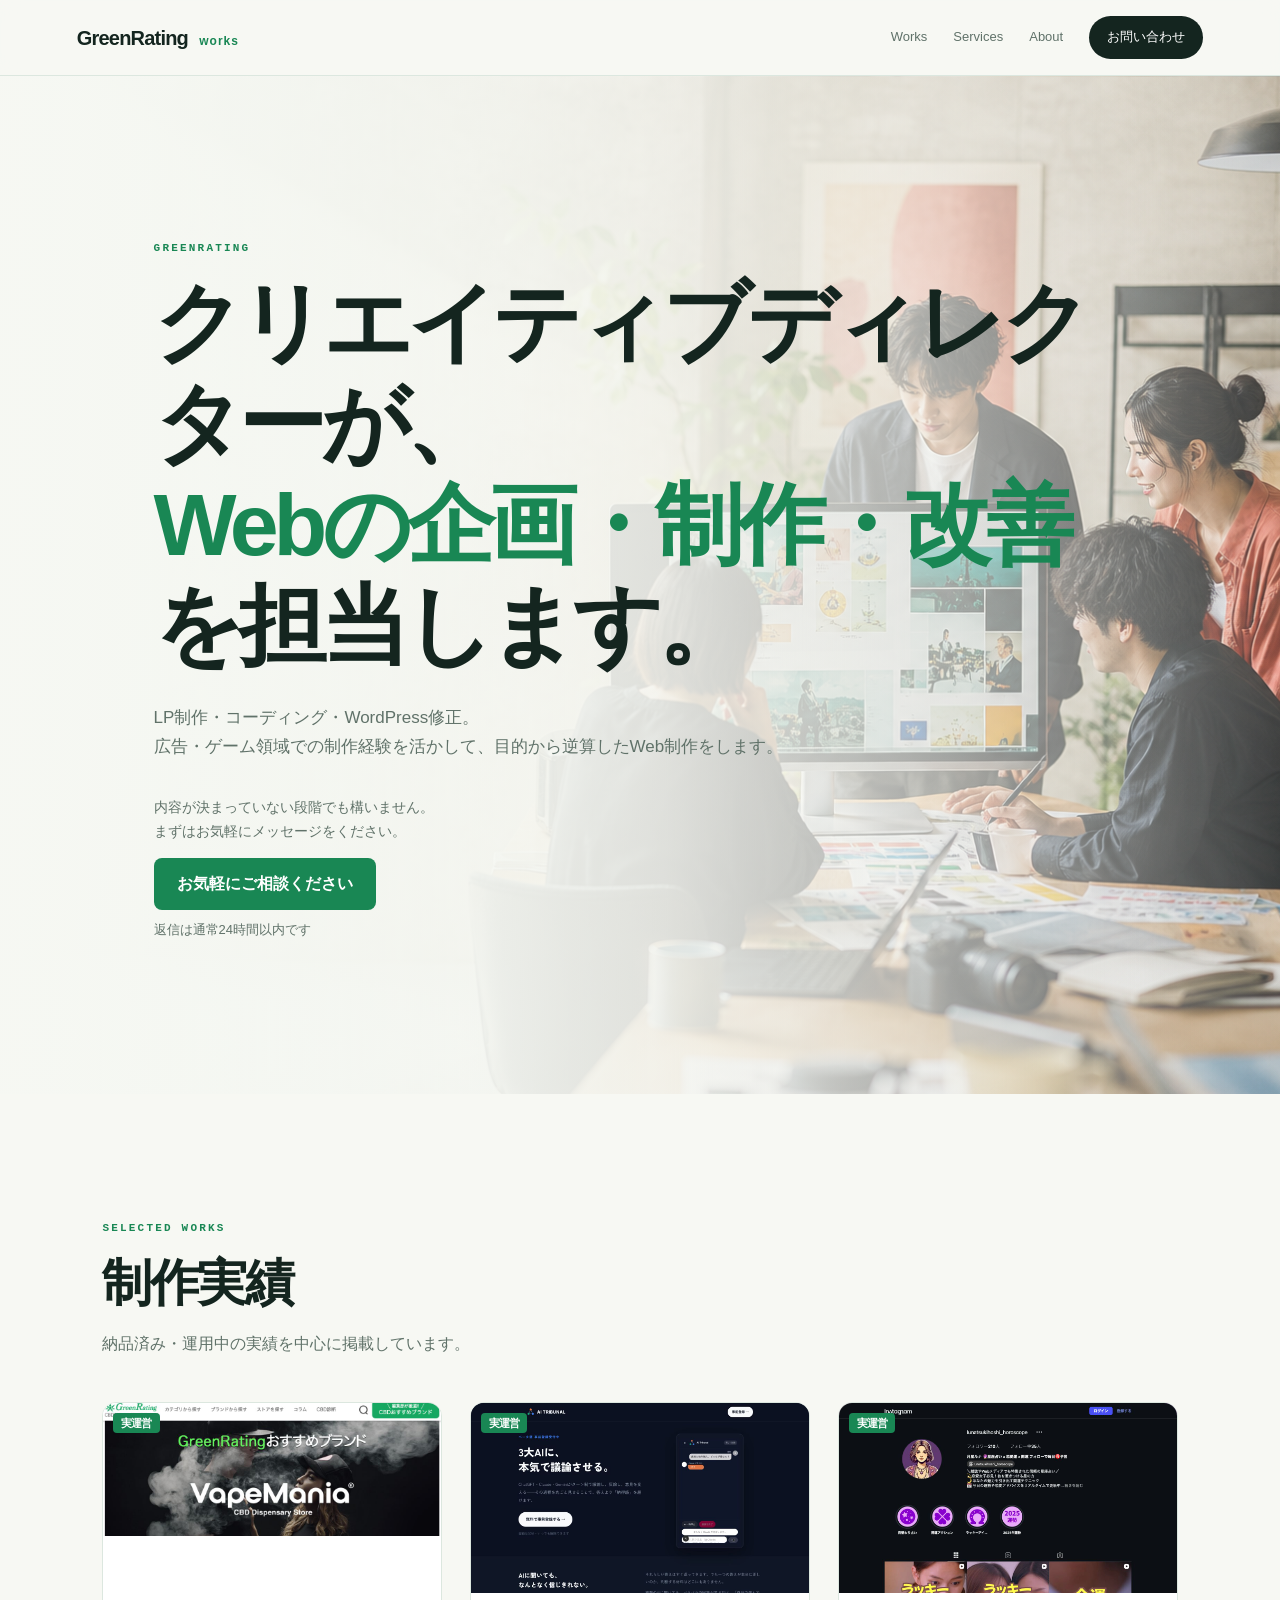
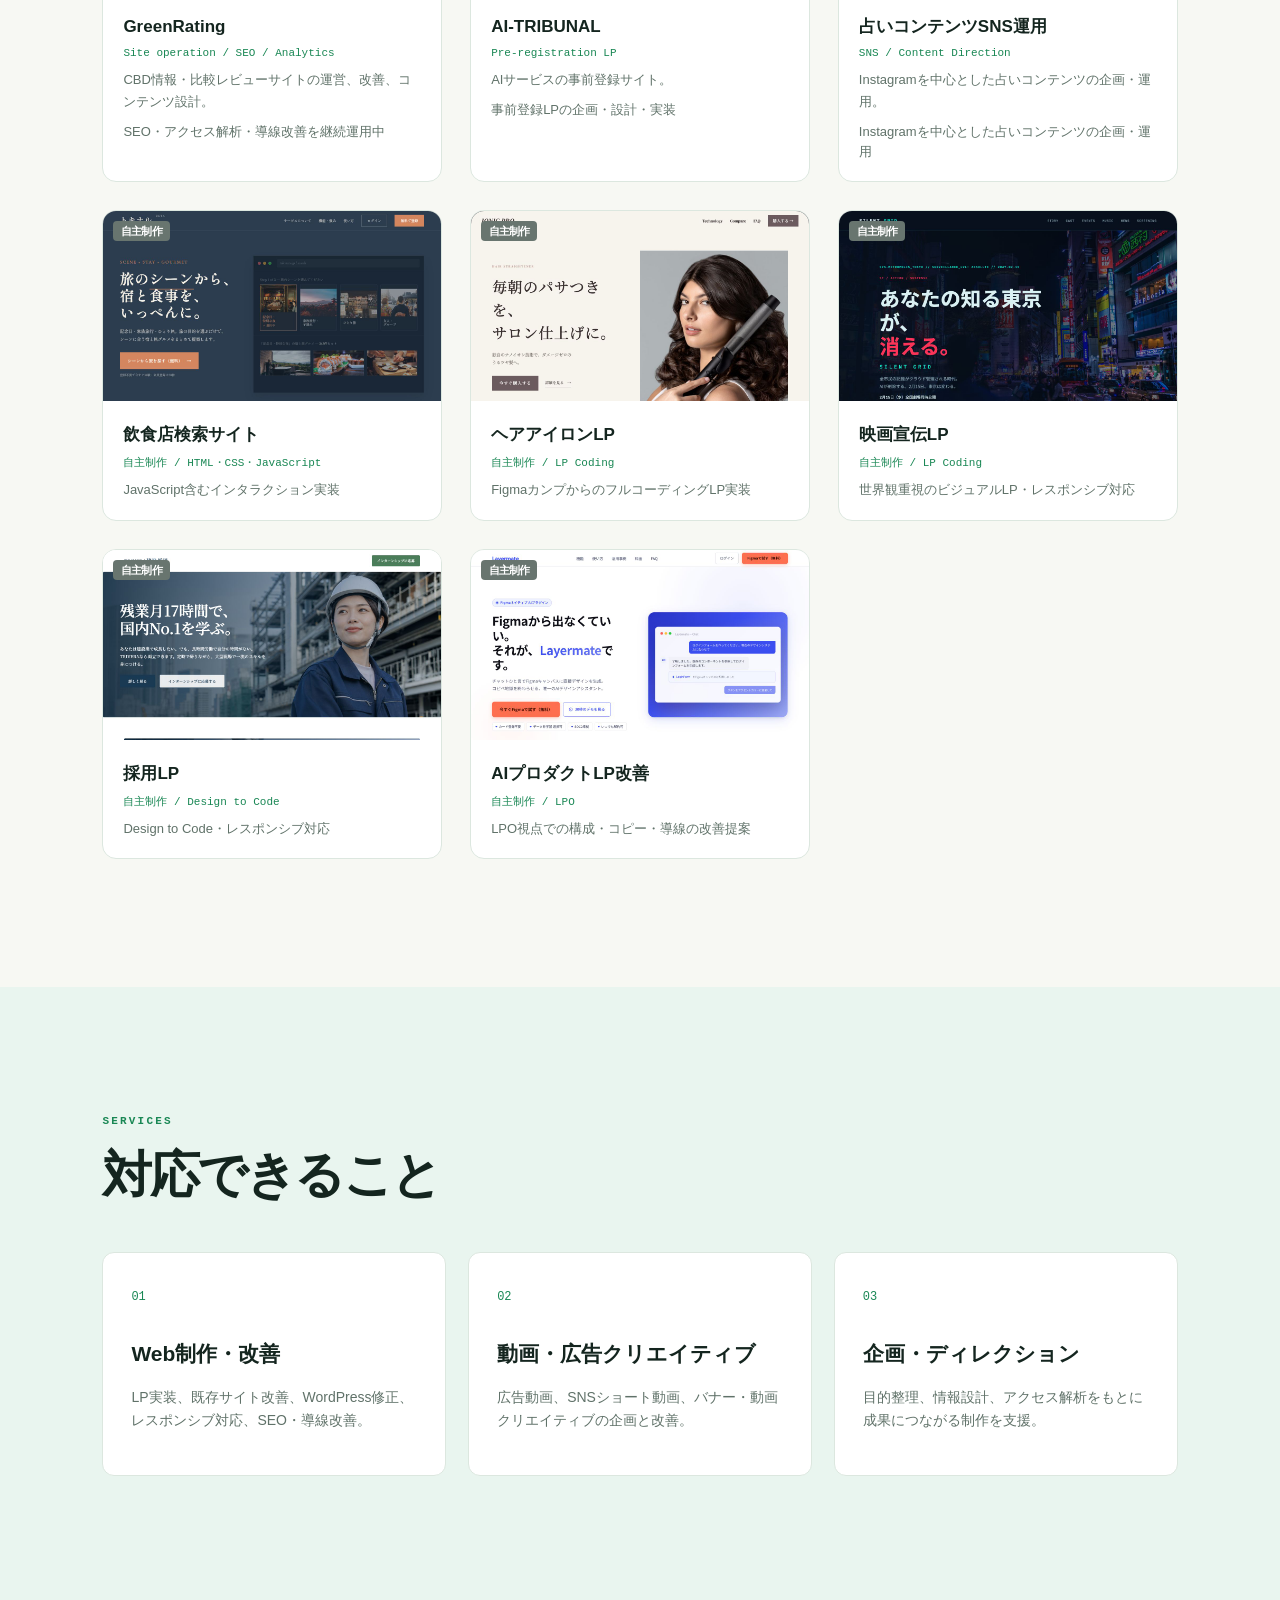
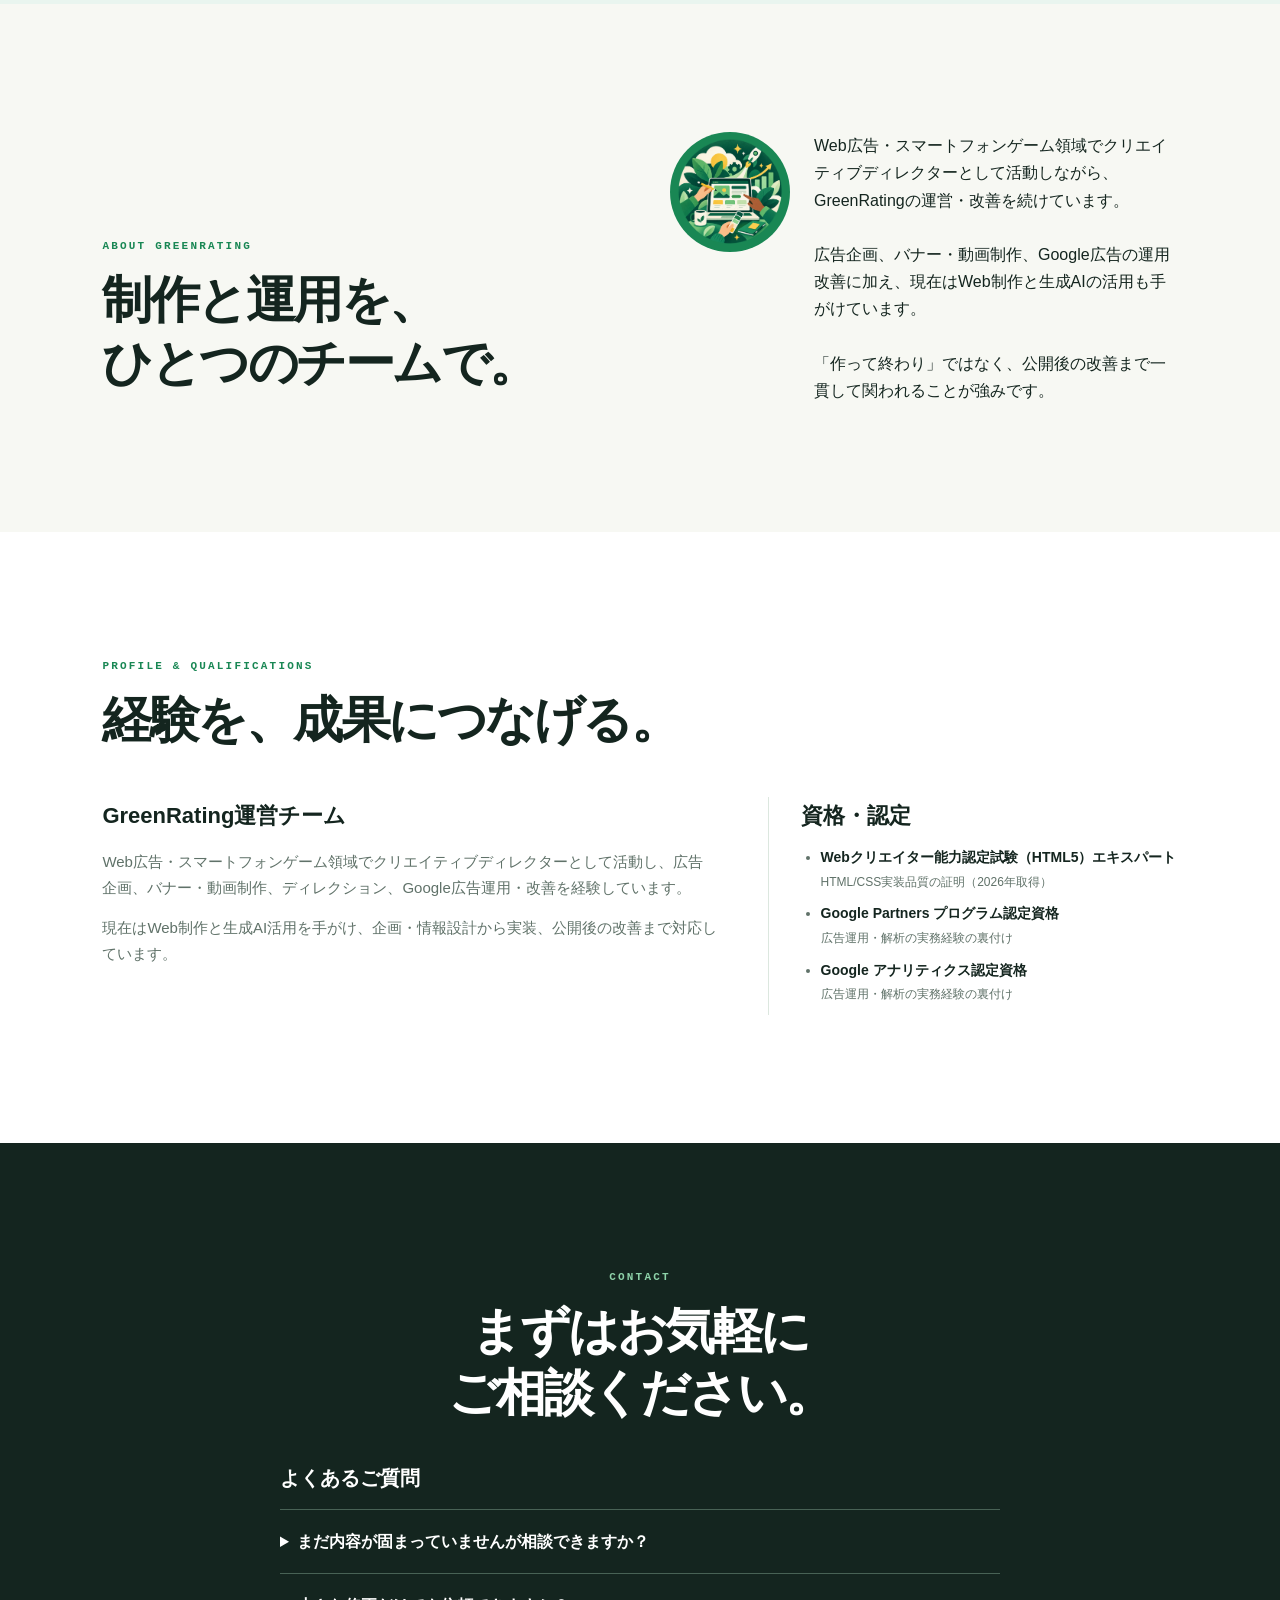
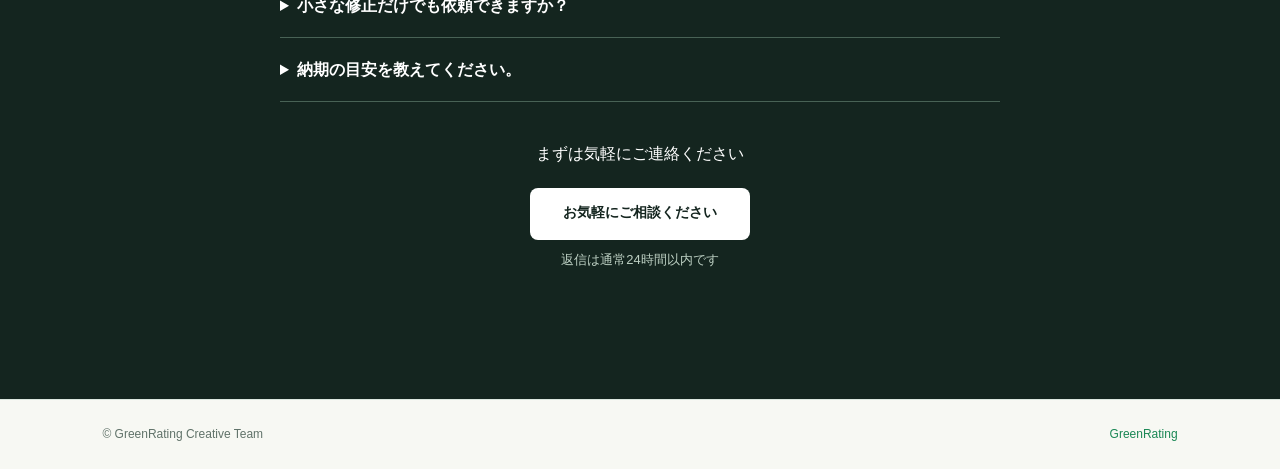
==== commit 36e3e9a0: "Polish GreenRating profile and FAQ" ====
--- a/greenrating-works/index.html
+++ b/greenrating-works/index.html
@@ -47,11 +47,11 @@
 
     <section id="services" class="section services"><div class="section-heading"><p class="eyebrow">SERVICES</p><h2>対応できること</h2></div><div class="service-grid"><article><b>01</b><h3>Web制作・改善</h3><p>LP実装、既存サイト改善、WordPress修正、レスポンシブ対応、SEO・導線改善。</p></article><article><b>02</b><h3>動画・広告クリエイティブ</h3><p>広告動画、SNSショート動画、バナー・動画クリエイティブの企画と改善。</p></article><article><b>03</b><h3>企画・ディレクション</h3><p>目的整理、情報設計、アクセス解析をもとに成果につながる制作を支援。</p></article></div></section>
 
-    <section id="about" class="section about"><div><p class="eyebrow">ABOUT GREENRATING</p><h2>制作と運用を、<br>ひとつのチームで。</h2></div><div class="about-copy"><div class="brand-mark" aria-hidden="true">GR</div><p>Web広告・スマートフォンゲーム領域でクリエイティブディレクターとして活動しながら、GreenRatingの運営・改善を続けています。<br><br>広告企画、バナー・動画制作、Google広告の運用改善に加え、現在はWeb制作と生成AIの活用も手がけています。<br><br>「作って終わり」ではなく、公開後の改善まで一貫して関われることが強みです。</p></div></section>
+    <section id="about" class="section about"><div><p class="eyebrow">ABOUT GREENRATING</p><h2>制作と運用を、<br>ひとつのチームで。</h2></div><div class="about-copy"><img class="brand-mark" src="assets/greenrating-mark.png" alt="GreenRatingのクリエイティブチームを表すイラスト"><p>Web広告・スマートフォンゲーム領域でクリエイティブディレクターとして活動しながら、GreenRatingの運営・改善を続けています。<br><br>広告企画、バナー・動画制作、Google広告の運用改善に加え、現在はWeb制作と生成AIの活用も手がけています。<br><br>「作って終わり」ではなく、公開後の改善まで一貫して関われることが強みです。</p></div></section>
 
-    <section class="section profile"><div class="section-heading"><p class="eyebrow">PROFILE & QUALIFICATIONS</p><h2>経験を、成果につなげる。</h2></div><div class="profile-grid"><div><h3>GreenRating運営チーム</h3><p>Web広告・スマートフォンゲーム領域でクリエイティブディレクターとして活動し、広告企画、バナー・動画制作、ディレクション、Google広告運用・改善を経験しています。</p><p>現在はWeb制作と生成AI活用を手がけ、企画・情報設計から実装、公開後の改善まで対応しています。</p></div><div class="qualifications"><h3>資格・認定</h3><ul><li><b>Webクリエイター能力認定試験（HTML5）エキスパート</b><small>HTML/CSS実装品質の証明（2026年取得）</small></li><li><b>Google Partners プログラム認定資格</b><small>広告運用・解析の実務経験の裏付け（2017年頃）</small></li><li><b>Google アナリティクス認定資格</b><small>広告運用・解析の実務経験の裏付け（2017年頃）</small></li><li><b>基本情報技術者試験</b><small>科目A免除取得・学習中</small></li></ul></div></div></section>
+    <section class="section profile"><div class="section-heading"><p class="eyebrow">PROFILE & QUALIFICATIONS</p><h2>経験を、成果につなげる。</h2></div><div class="profile-grid"><div><h3>GreenRating運営チーム</h3><p>Web広告・スマートフォンゲーム領域でクリエイティブディレクターとして活動し、広告企画、バナー・動画制作、ディレクション、Google広告運用・改善を経験しています。</p><p>現在はWeb制作と生成AI活用を手がけ、企画・情報設計から実装、公開後の改善まで対応しています。</p></div><div class="qualifications"><h3>資格・認定</h3><ul><li><b>Webクリエイター能力認定試験（HTML5）エキスパート</b><small>HTML/CSS実装品質の証明（2026年取得）</small></li><li><b>Google Partners プログラム認定資格</b><small>広告運用・解析の実務経験の裏付け</small></li><li><b>Google アナリティクス認定資格</b><small>広告運用・解析の実務経験の裏付け</small></li></ul></div></div></section>
 
-    <section id="contact" class="section contact"><p class="eyebrow">CONTACT</p><h2>まずはお気軽に<br>ご相談ください。</h2><div class="faq"><h3>よくあるご質問</h3><details open><summary>まだ内容が固まっていませんが相談できますか？</summary><p>はい。ざっくりした段階でも構いません。一緒に整理するところからお手伝いします。</p></details><details><summary>小さな修正だけでも依頼できますか？</summary><p>1〜3時間程度の軽微な修正から対応しています。</p></details><details><summary>納期の目安を教えてください。</summary><p>修正・軽微な改善は2〜3日が目安です。LP制作など規模が大きい案件は別途ご相談ください。</p></details></div><p class="contact-cta-note">まずは気軽にご連絡ください</p><a class="button button-contact" href="#contact">お気軽にご相談ください</a><small class="response-note">返信は通常24時間以内です</small></section>
+    <section id="contact" class="section contact"><p class="eyebrow">CONTACT</p><h2>まずはお気軽に<br>ご相談ください。</h2><div class="faq"><h3>よくあるご質問</h3><details><summary>まだ内容が固まっていませんが相談できますか？</summary><p>はい。ざっくりした段階でも構いません。一緒に整理するところからお手伝いします。</p></details><details><summary>小さな修正だけでも依頼できますか？</summary><p>1〜3時間程度の軽微な修正から対応しています。</p></details><details><summary>納期の目安を教えてください。</summary><p>修正・軽微な改善は2〜3日が目安です。LP制作など規模が大きい案件は別途ご相談ください。</p></details></div><p class="contact-cta-note">まずは気軽にご連絡ください</p><a class="button button-contact" href="#contact">お気軽にご相談ください</a><small class="response-note">返信は通常24時間以内です</small></section>
   </main>
   <footer><span>© GreenRating Creative Team</span><a href="../">GreenRating</a></footer>
 </body>
--- a/greenrating-works/style.css
+++ b/greenrating-works/style.css
@@ -1,3 +1,3 @@
 :root{--ink:#14251f;--muted:#607269;--green:#198754;--mint:#e9f5ef;--cream:#f7f8f3;--line:#dce7df;--accent:#e86b3e}*{box-sizing:border-box}html{scroll-behavior:smooth}body{margin:0;color:var(--ink);background:var(--cream);font-family:-apple-system,BlinkMacSystemFont,"Noto Sans JP",sans-serif;line-height:1.7}.site-header{height:76px;display:flex;align-items:center;justify-content:space-between;padding:0 clamp(20px,6vw,96px);background:rgba(247,248,243,.9);border-bottom:1px solid var(--line);position:sticky;top:0;z-index:5;backdrop-filter:blur(10px)}.brand{font-weight:800;letter-spacing:-.04em;color:var(--ink);text-decoration:none;font-size:20px}.brand span{font-size:12px;color:var(--green);letter-spacing:.08em;margin-left:7px}nav{display:flex;align-items:center;gap:26px;font-size:13px}nav a{color:var(--muted);text-decoration:none}.nav-cta,.button{background:var(--ink);color:#fff!important;padding:10px 18px;border-radius:999px}.hero{padding:clamp(88px,13vw,180px) clamp(20px,12vw,190px) clamp(90px,12vw,160px);background:linear-gradient(120deg,#eaf5ee,#f7f8f3 55%,#f9ede8)}.eyebrow{margin:0 0 16px;color:var(--green);font:700 11px/1.2 ui-monospace,monospace;letter-spacing:.2em}.hero h1{font-size:clamp(42px,7vw,88px);line-height:1.15;letter-spacing:-.06em;margin:0 0 28px}.hero h1 em{color:var(--green);font-style:normal}.lead{color:var(--muted);font-size:17px;margin-bottom:34px}.button{display:inline-block;text-decoration:none;font-size:14px;font-weight:700;padding:13px 23px}.section{padding:clamp(72px,10vw,140px) clamp(20px,8vw,120px)}.section-heading{margin-bottom:45px}.section-heading h2,.contact h2,.about h2{font-size:clamp(30px,4vw,50px);line-height:1.25;letter-spacing:-.05em;margin:0 0 10px}.section-heading>p:last-child,.contact>p{color:var(--muted)}.works-grid{display:grid;grid-template-columns:repeat(3,1fr);gap:28px}.work-card{display:block;color:inherit;text-decoration:none;background:#fff;border:1px solid var(--line);border-radius:14px;overflow:hidden;transition:transform .2s,box-shadow .2s}.work-card:hover{transform:translateY(-4px);box-shadow:0 14px 30px #173f2920}.work-visual{height:190px;padding:24px;display:flex;align-items:flex-end;font-size:24px;font-weight:800;letter-spacing:-.04em}.green{background:linear-gradient(135deg,#d7efdf,#76bd93);color:#12613b}.purple{background:linear-gradient(135deg,#e4dcff,#7770d8);color:#fff}.cafe{background:linear-gradient(135deg,#f5ead8,#b78d62);color:#fff}.coral{background:linear-gradient(135deg,#ffe0d3,#e86b3e);color:#fff}.film{background:linear-gradient(135deg,#202a3a,#77839b);color:#fff}.navy{background:linear-gradient(135deg,#d9e9f5,#1c4968);color:#fff}.blue{background:linear-gradient(135deg,#dce5ff,#3d5af1);color:#fff}.work-meta{padding:20px}.work-meta strong{display:block;font-size:17px}.work-meta span{display:block;color:var(--green);font:11px ui-monospace,monospace;margin:5px 0 10px}.work-meta p{font-size:13px;color:var(--muted);margin:0}.services{background:var(--mint)}.service-grid{display:grid;grid-template-columns:repeat(3,1fr);gap:22px}.service-grid article{background:#fff;padding:28px;border:1px solid var(--line);border-radius:12px}.service-grid b{color:var(--green);font:12px ui-monospace,monospace}.service-grid h3{margin:28px 0 8px;font-size:21px}.service-grid p,.about>p{color:var(--muted);font-size:14px}.about{display:grid;grid-template-columns:1fr 1fr;gap:60px;align-items:end}.about>p{max-width:480px;font-size:16px}.contact{text-align:center;background:var(--ink);color:#fff}.contact .eyebrow{color:#8ed2a9}.contact>p{color:#bdd0c3}.contact .button{background:#fff;color:var(--ink)!important;margin-top:20px}footer{padding:24px clamp(20px,8vw,120px);display:flex;justify-content:space-between;color:var(--muted);font-size:12px;border-top:1px solid var(--line)}footer a{color:var(--green);text-decoration:none}@media(max-width:800px){nav a:not(.nav-cta){display:none}.works-grid,.service-grid,.about{grid-template-columns:1fr}.work-visual{height:160px}.about{gap:25px}}
 :root{--ink:#14251f;--muted:#607269;--green:#198754;--mint:#e9f5ef;--cream:#f7f8f3;--line:#dce7df;--accent:#e86b3e}
-.hero-note{margin:0 0 14px;color:var(--muted);font-size:14px}.button-primary{background:var(--green);border-radius:8px;min-width:220px;height:52px;display:inline-flex;align-items:center;justify-content:center;font-size:16px}.response-note{display:block;margin-top:9px;color:var(--muted);font-size:13px}.work-visual{position:relative}.badge{position:absolute;z-index:3;top:10px;left:10px;height:20px;padding:0 8px;border-radius:4px;color:#fff;font-size:11px;line-height:20px;font-weight:700}.badge.live{background:var(--green)}.badge.self{background:#68756f}.work-meta small{display:block;color:var(--muted);font-size:13px;line-height:1.5;margin-top:9px}.brand-mark{width:120px;height:120px;border-radius:50%;display:flex;align-items:center;justify-content:center;background:var(--green);color:#fff;font-size:30px;font-weight:800;letter-spacing:-.08em;flex:none}.about-copy{display:flex;gap:24px;align-items:flex-start}.about-copy p{margin:0}.qualifications li b{display:block;color:var(--ink);font-size:14px}.qualifications li small{display:block;color:var(--muted);font-size:12px;margin-top:2px}.faq{max-width:720px;margin:36px auto 0;text-align:left}.faq h3{font-size:20px;margin:0 0 14px}.faq details{border-top:1px solid #486255;padding:18px 0}.faq details:last-child{border-bottom:1px solid #486255}.faq summary{cursor:pointer;font-weight:700}.faq p{color:#bdd0c3;margin:10px 0 0;font-size:14px}.contact-cta-note{margin:38px 0 0!important;color:#fff!important}.button-contact{background:var(--green);color:#fff!important;border-radius:8px;min-width:220px;height:52px;margin-top:12px}.contact .response-note{color:#bdd0c3}@media(max-width:800px){.hero h1{font-size:clamp(34px,10vw,52px)}.button-primary,.button-contact{width:100%}.about-copy{flex-direction:column}.brand-mark{width:80px;height:80px;font-size:22px}.faq{margin-top:28px}}
+.hero-note{margin:0 0 14px;color:var(--muted);font-size:14px}.button-primary{background:var(--green);border-radius:8px;min-width:220px;height:52px;display:inline-flex;align-items:center;justify-content:center;font-size:16px}.response-note{display:block;margin-top:9px;color:var(--muted);font-size:13px}.work-visual{position:relative}.badge{position:absolute;z-index:3;top:10px;left:10px;height:20px;padding:0 8px;border-radius:4px;color:#fff;font-size:11px;line-height:20px;font-weight:700}.badge.live{background:var(--green)}.badge.self{background:#68756f}.work-meta small{display:block;color:var(--muted);font-size:13px;line-height:1.5;margin-top:9px}.brand-mark{width:120px;height:120px;border-radius:50%;display:block;object-fit:cover;background:var(--green);flex:none}.about-copy{display:flex;gap:24px;align-items:flex-start}.about-copy p{margin:0}.qualifications li b{display:block;color:var(--ink);font-size:14px}.qualifications li small{display:block;color:var(--muted);font-size:12px;margin-top:2px}.faq{max-width:720px;margin:36px auto 0;text-align:left}.faq h3{font-size:20px;margin:0 0 14px}.faq details{border-top:1px solid #486255;padding:18px 0}.faq details:last-child{border-bottom:1px solid #486255}.faq summary{cursor:pointer;font-weight:700}.faq p{color:#bdd0c3;margin:10px 0 0;font-size:14px}.contact-cta-note{margin:38px 0 0!important;color:#fff!important}.button-contact{background:var(--green);color:#fff!important;border-radius:8px;min-width:220px;height:52px;margin-top:12px}.contact .response-note{color:#bdd0c3}@media(max-width:800px){.hero h1{font-size:clamp(34px,10vw,52px)}.button-primary,.button-contact{width:100%}.about-copy{flex-direction:column}.brand-mark{width:80px;height:80px}.faq{margin-top:28px}}
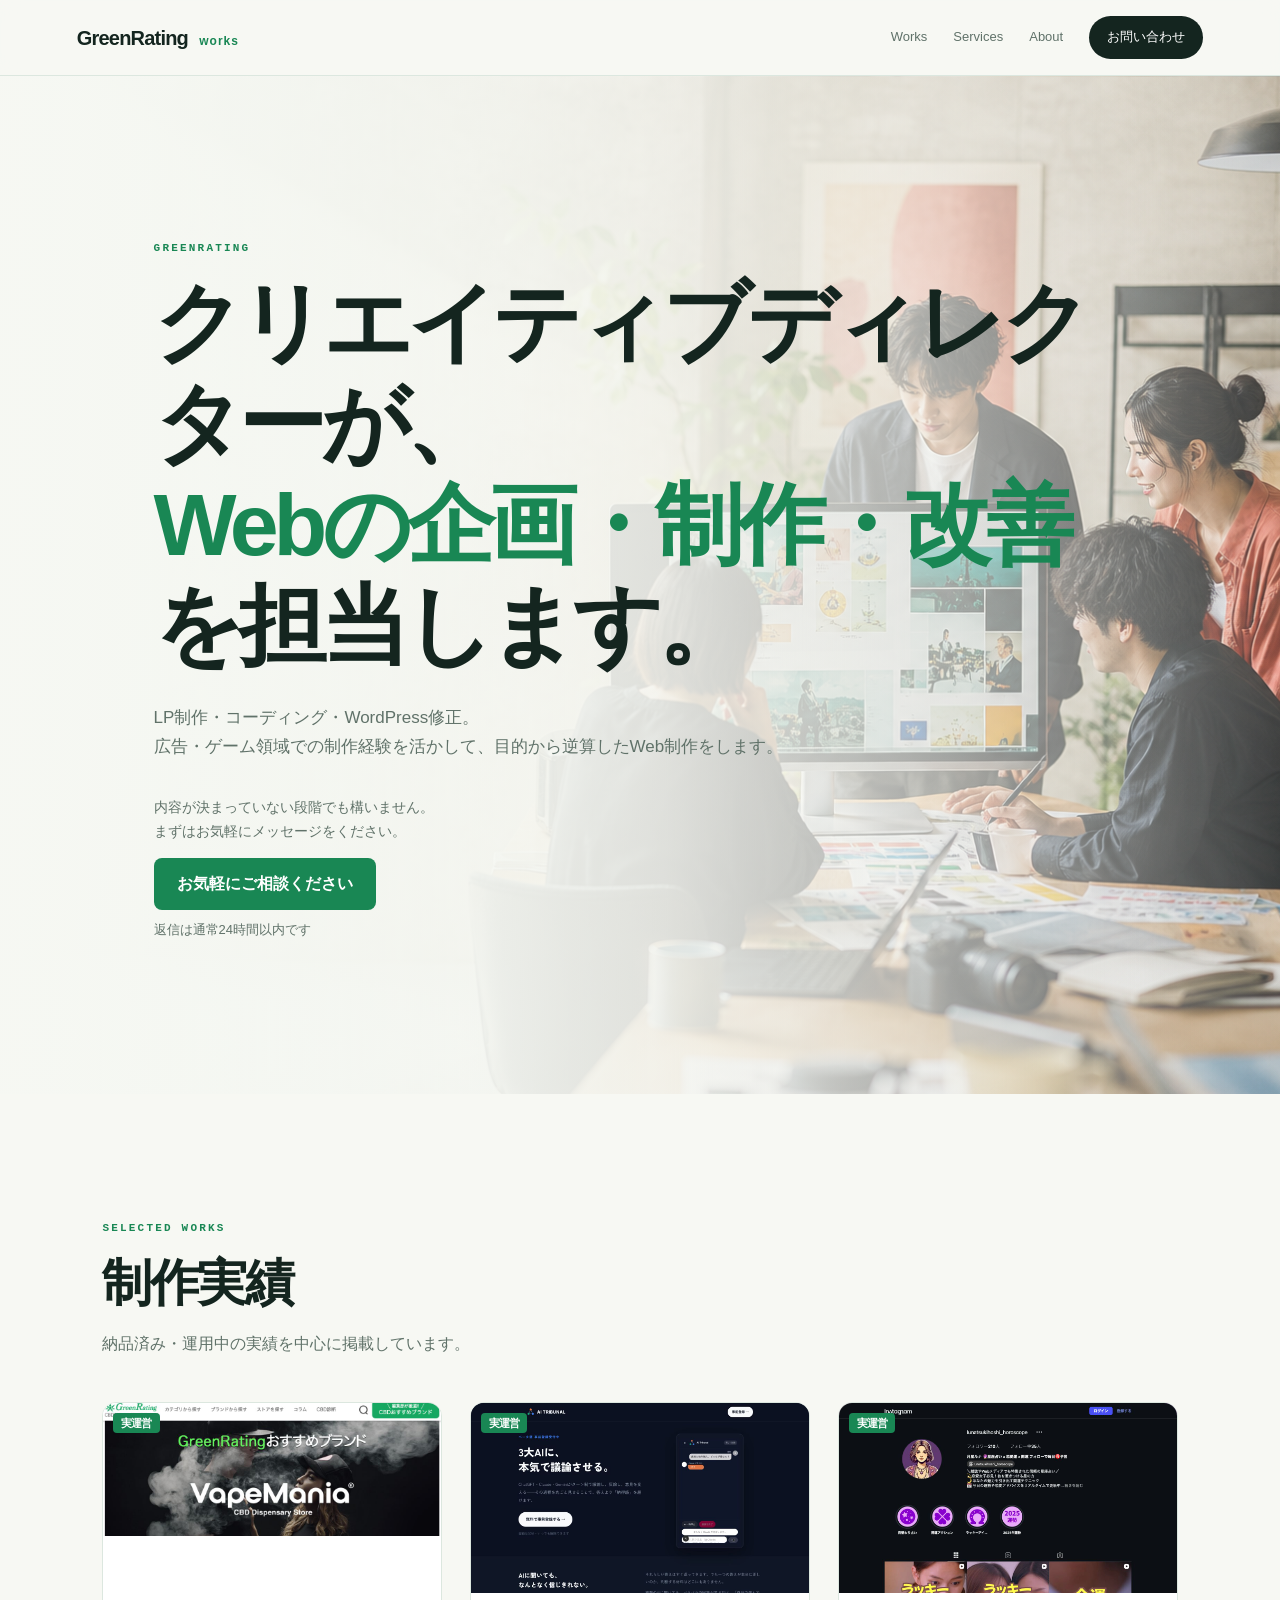
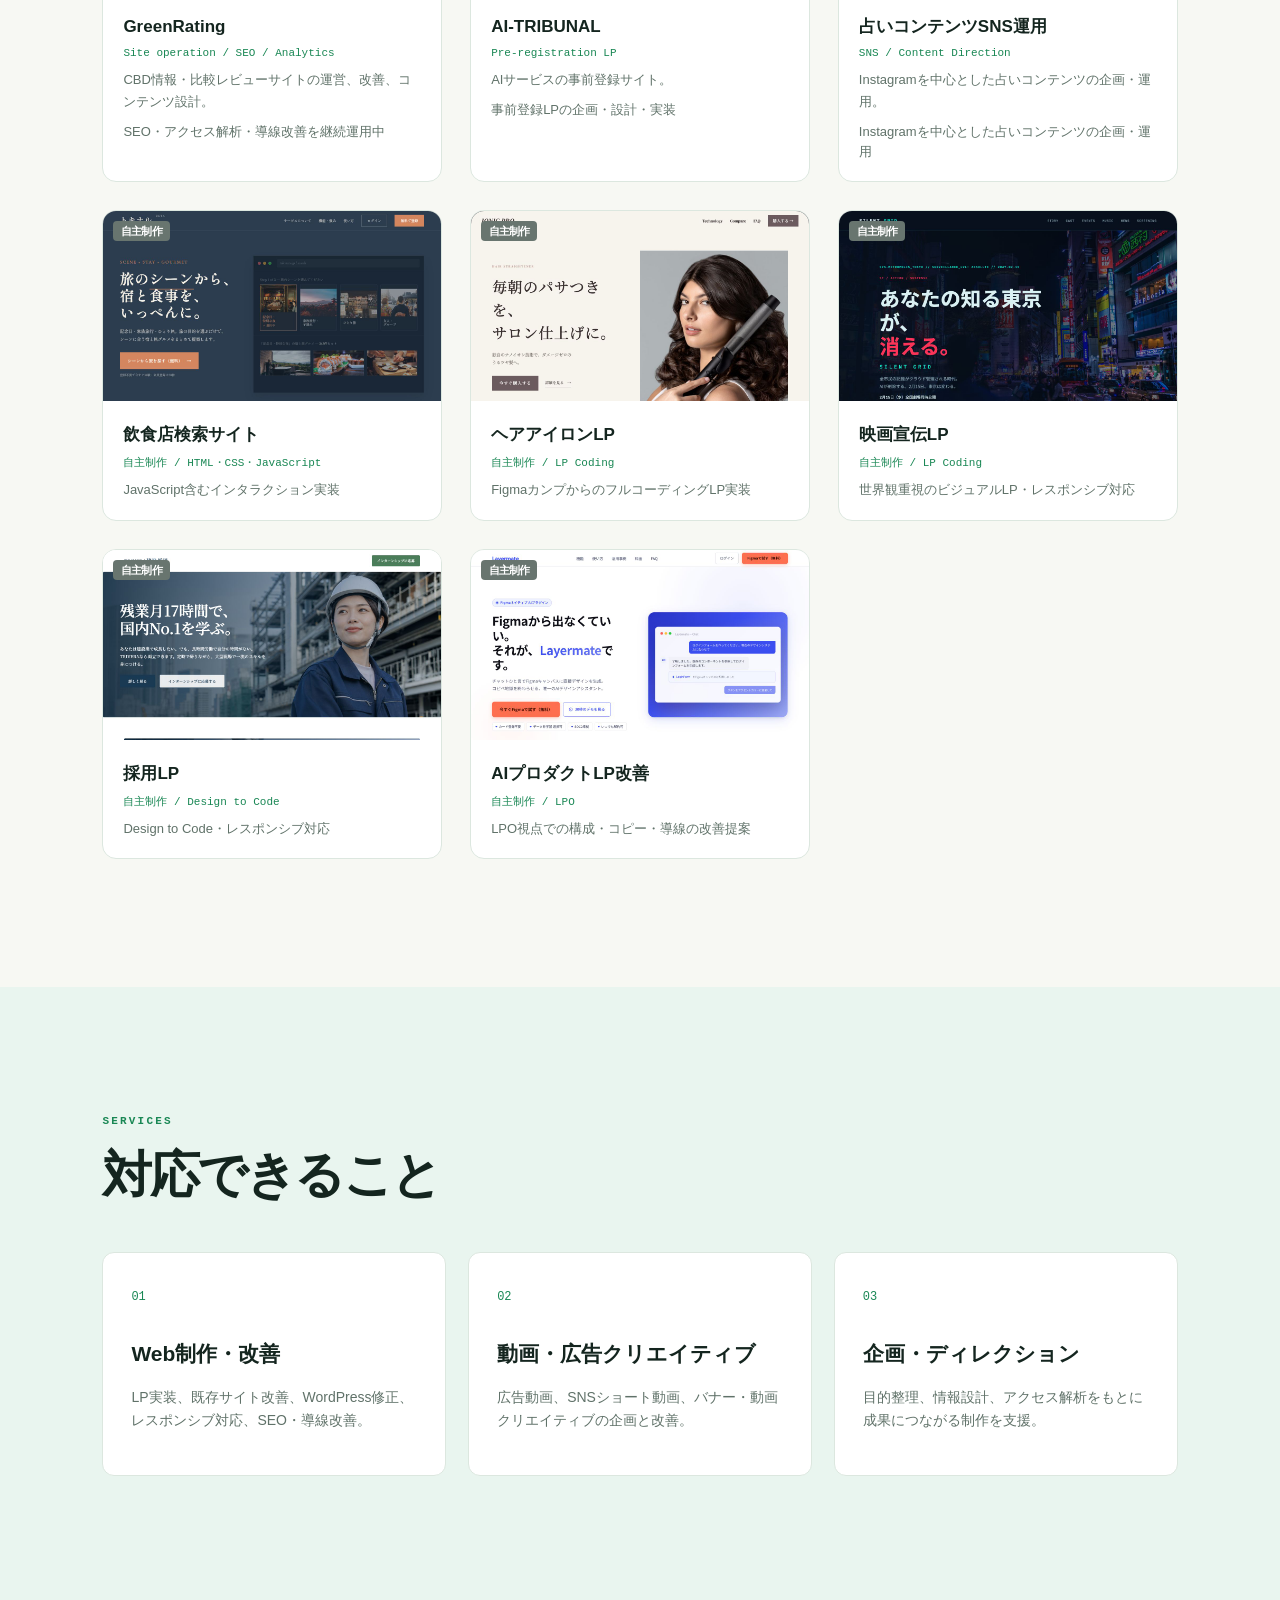
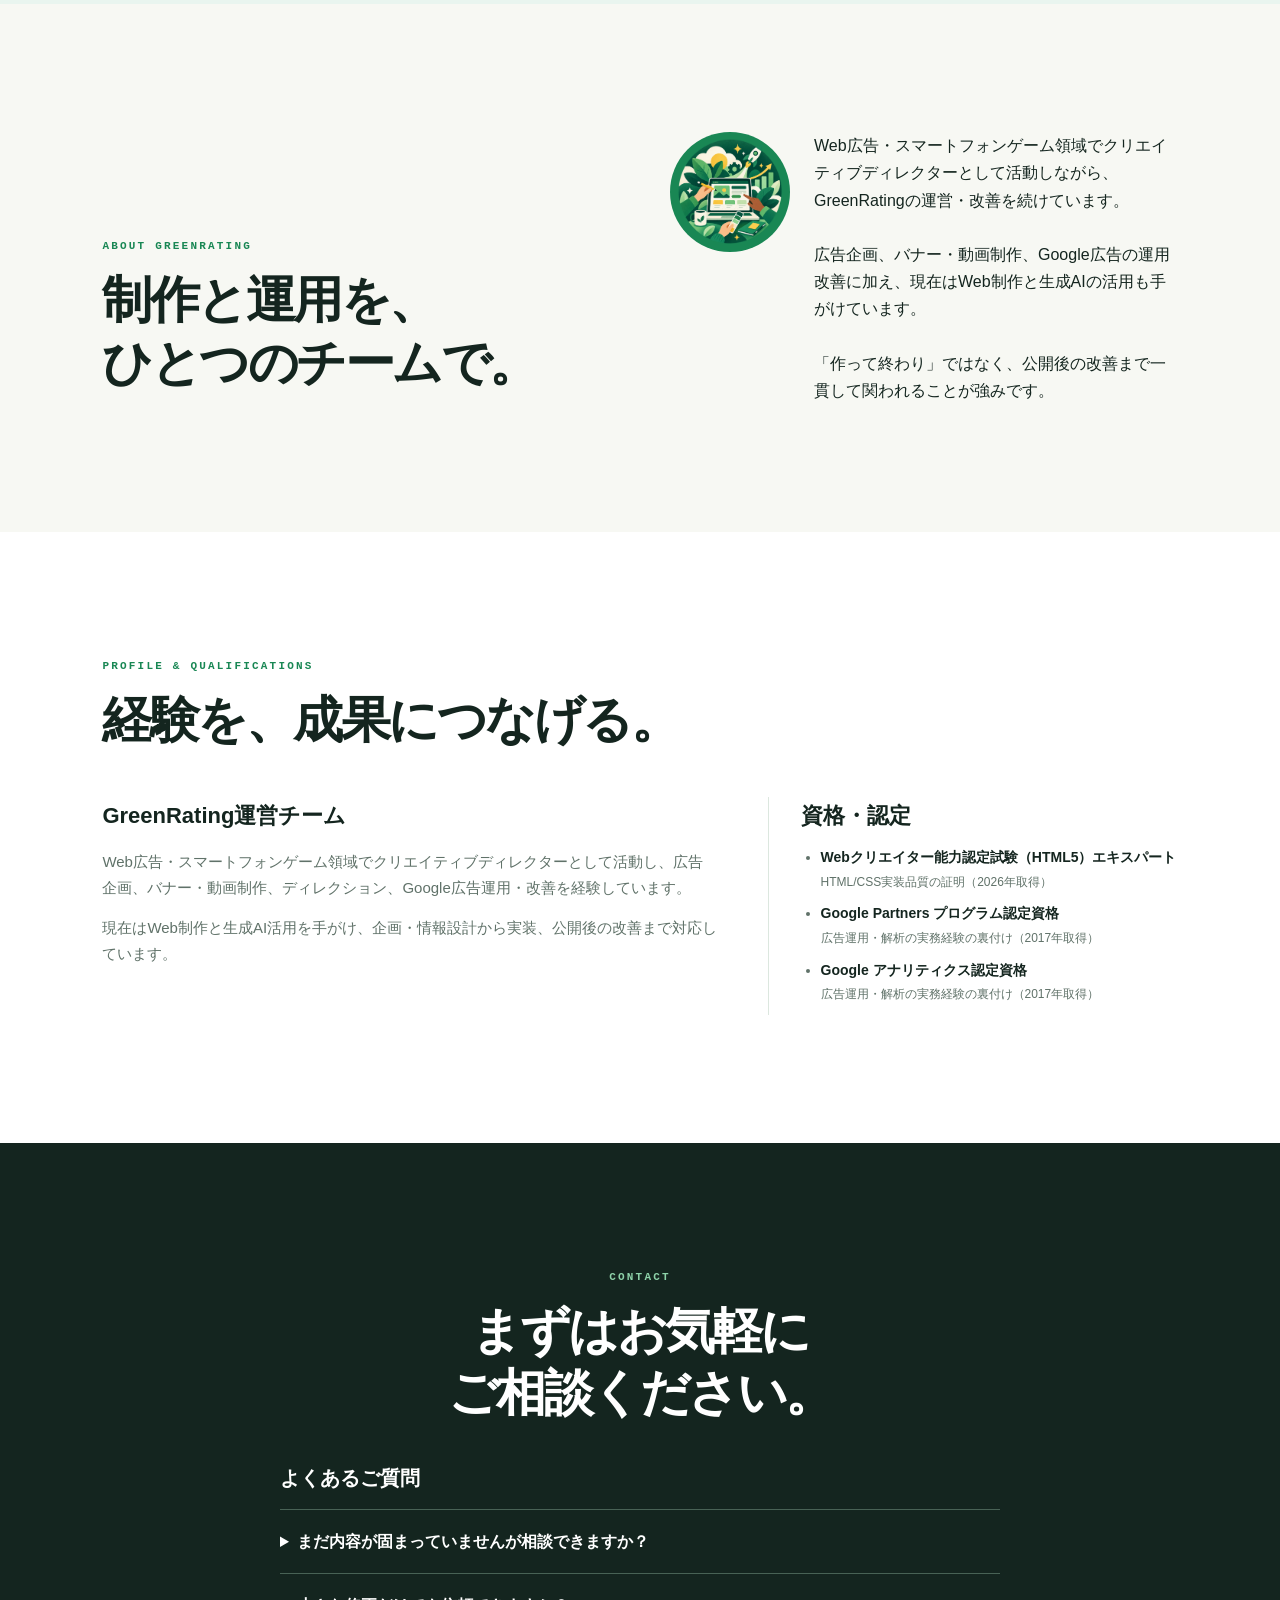
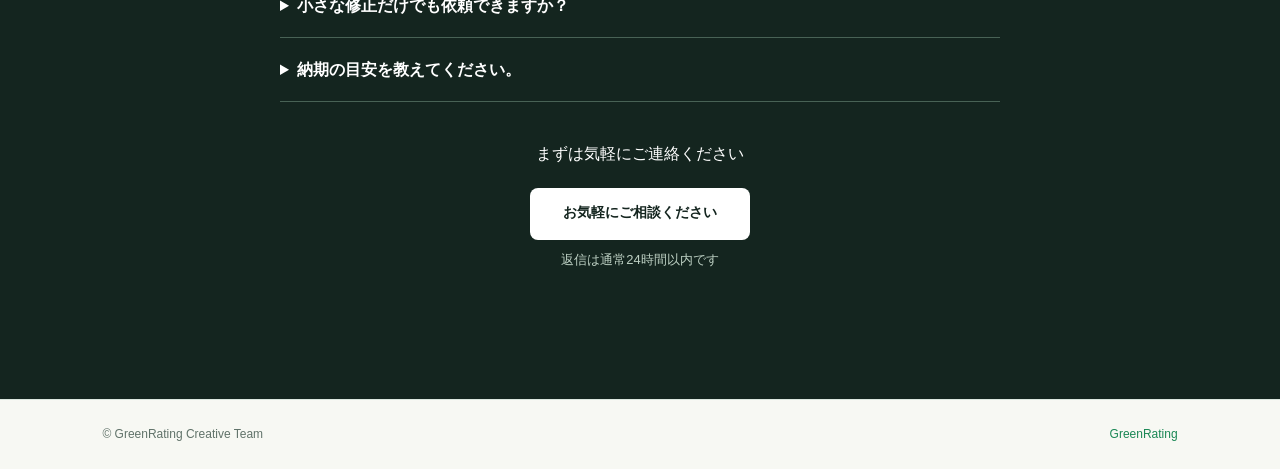
==== commit 95b85abe: "Clarify certification dates" ====
--- a/greenrating-works/index.html
+++ b/greenrating-works/index.html
@@ -49,7 +49,7 @@
 
     <section id="about" class="section about"><div><p class="eyebrow">ABOUT GREENRATING</p><h2>制作と運用を、<br>ひとつのチームで。</h2></div><div class="about-copy"><img class="brand-mark" src="assets/greenrating-mark.png" alt="GreenRatingのクリエイティブチームを表すイラスト"><p>Web広告・スマートフォンゲーム領域でクリエイティブディレクターとして活動しながら、GreenRatingの運営・改善を続けています。<br><br>広告企画、バナー・動画制作、Google広告の運用改善に加え、現在はWeb制作と生成AIの活用も手がけています。<br><br>「作って終わり」ではなく、公開後の改善まで一貫して関われることが強みです。</p></div></section>
 
-    <section class="section profile"><div class="section-heading"><p class="eyebrow">PROFILE & QUALIFICATIONS</p><h2>経験を、成果につなげる。</h2></div><div class="profile-grid"><div><h3>GreenRating運営チーム</h3><p>Web広告・スマートフォンゲーム領域でクリエイティブディレクターとして活動し、広告企画、バナー・動画制作、ディレクション、Google広告運用・改善を経験しています。</p><p>現在はWeb制作と生成AI活用を手がけ、企画・情報設計から実装、公開後の改善まで対応しています。</p></div><div class="qualifications"><h3>資格・認定</h3><ul><li><b>Webクリエイター能力認定試験（HTML5）エキスパート</b><small>HTML/CSS実装品質の証明（2026年取得）</small></li><li><b>Google Partners プログラム認定資格</b><small>広告運用・解析の実務経験の裏付け</small></li><li><b>Google アナリティクス認定資格</b><small>広告運用・解析の実務経験の裏付け</small></li></ul></div></div></section>
+    <section class="section profile"><div class="section-heading"><p class="eyebrow">PROFILE & QUALIFICATIONS</p><h2>経験を、成果につなげる。</h2></div><div class="profile-grid"><div><h3>GreenRating運営チーム</h3><p>Web広告・スマートフォンゲーム領域でクリエイティブディレクターとして活動し、広告企画、バナー・動画制作、ディレクション、Google広告運用・改善を経験しています。</p><p>現在はWeb制作と生成AI活用を手がけ、企画・情報設計から実装、公開後の改善まで対応しています。</p></div><div class="qualifications"><h3>資格・認定</h3><ul><li><b>Webクリエイター能力認定試験（HTML5）エキスパート</b><small>HTML/CSS実装品質の証明（2026年取得）</small></li><li><b>Google Partners プログラム認定資格</b><small>広告運用・解析の実務経験の裏付け（2017年取得）</small></li><li><b>Google アナリティクス認定資格</b><small>広告運用・解析の実務経験の裏付け（2017年取得）</small></li></ul></div></div></section>
 
     <section id="contact" class="section contact"><p class="eyebrow">CONTACT</p><h2>まずはお気軽に<br>ご相談ください。</h2><div class="faq"><h3>よくあるご質問</h3><details><summary>まだ内容が固まっていませんが相談できますか？</summary><p>はい。ざっくりした段階でも構いません。一緒に整理するところからお手伝いします。</p></details><details><summary>小さな修正だけでも依頼できますか？</summary><p>1〜3時間程度の軽微な修正から対応しています。</p></details><details><summary>納期の目安を教えてください。</summary><p>修正・軽微な改善は2〜3日が目安です。LP制作など規模が大きい案件は別途ご相談ください。</p></details></div><p class="contact-cta-note">まずは気軽にご連絡ください</p><a class="button button-contact" href="#contact">お気軽にご相談ください</a><small class="response-note">返信は通常24時間以内です</small></section>
   </main>
